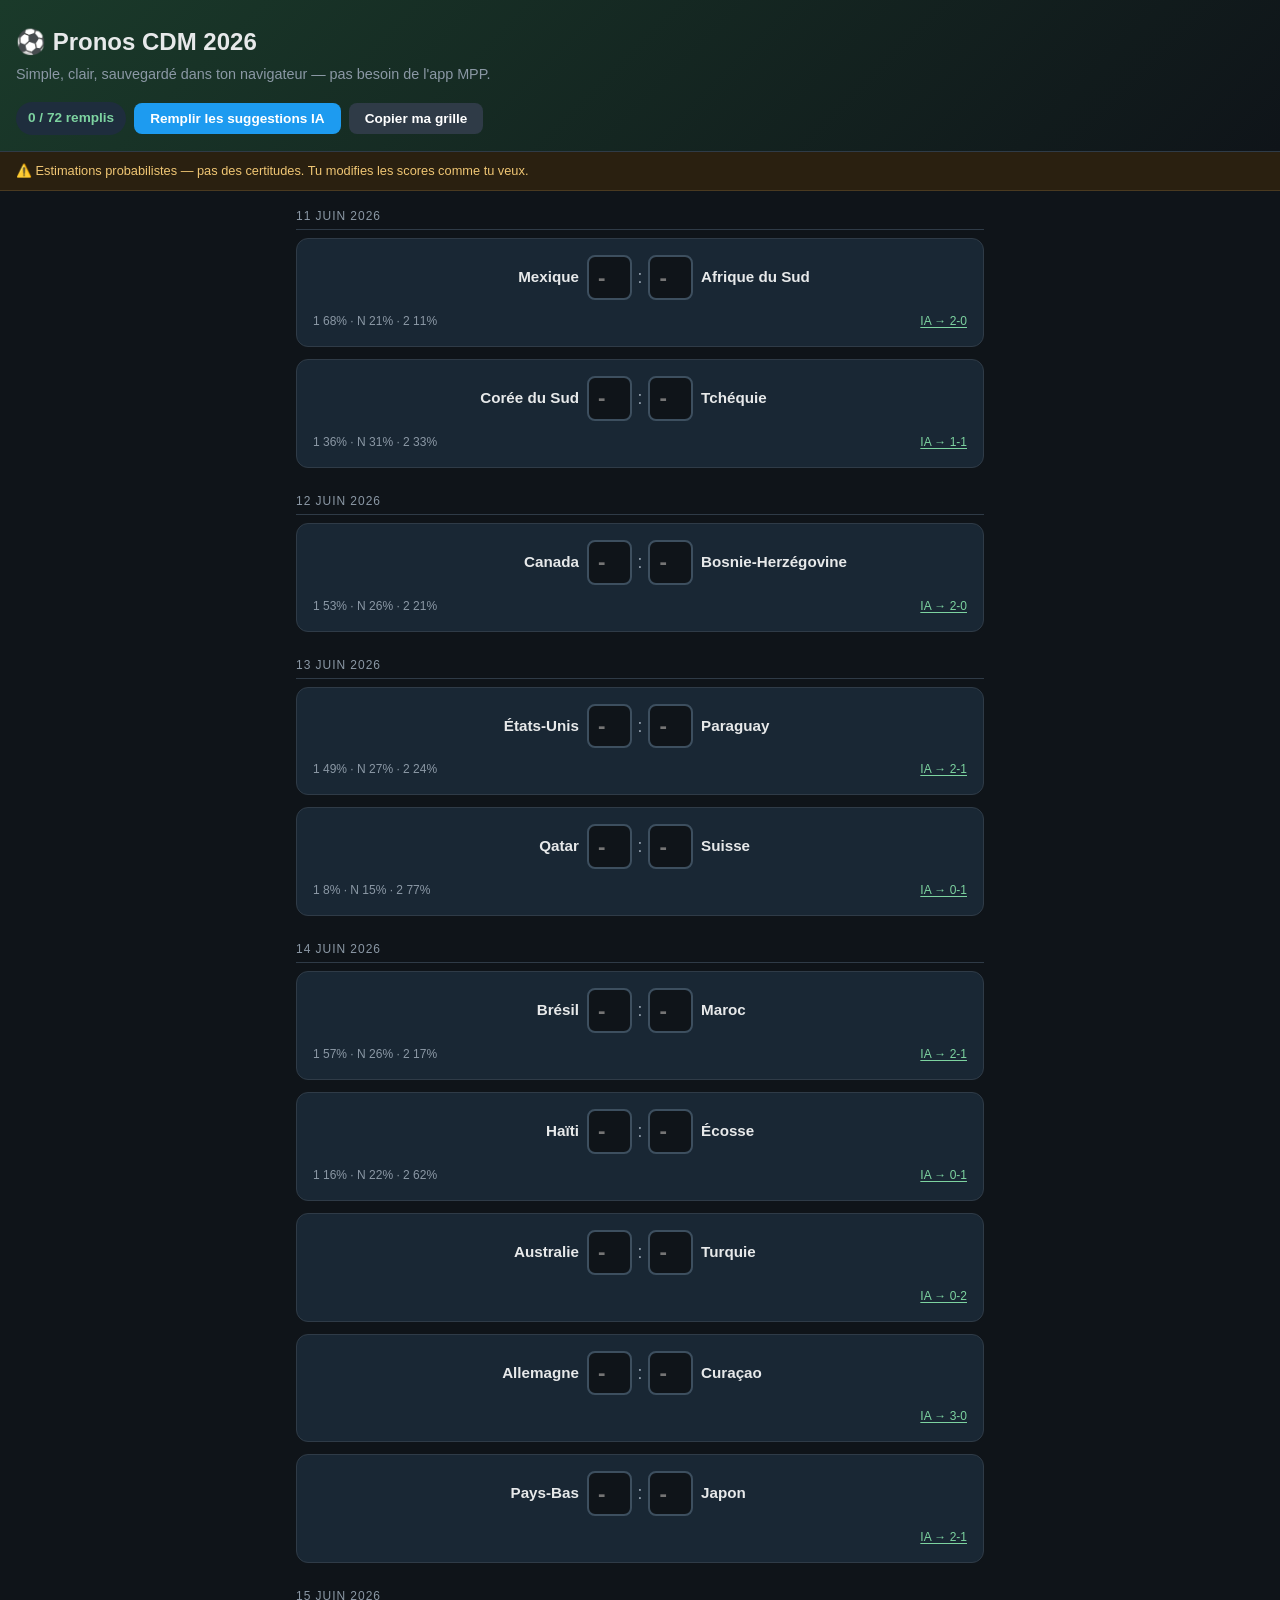
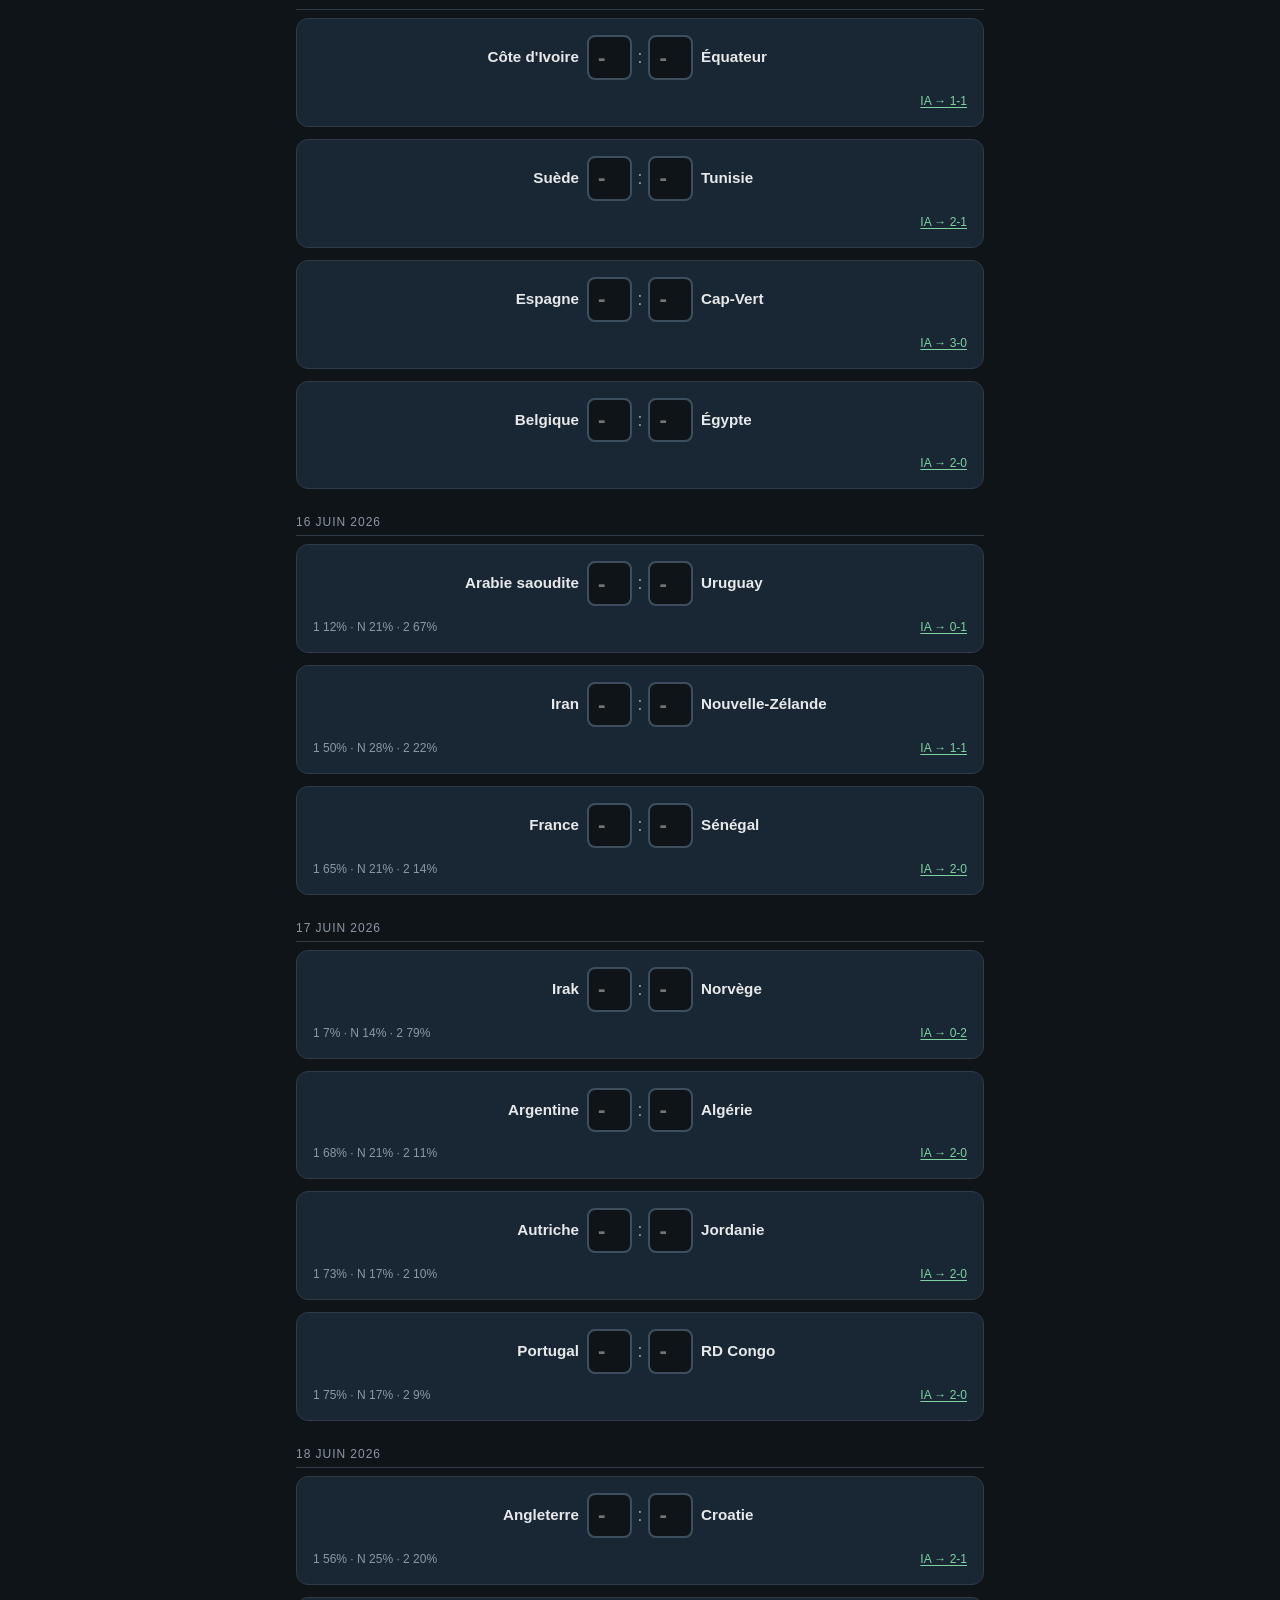
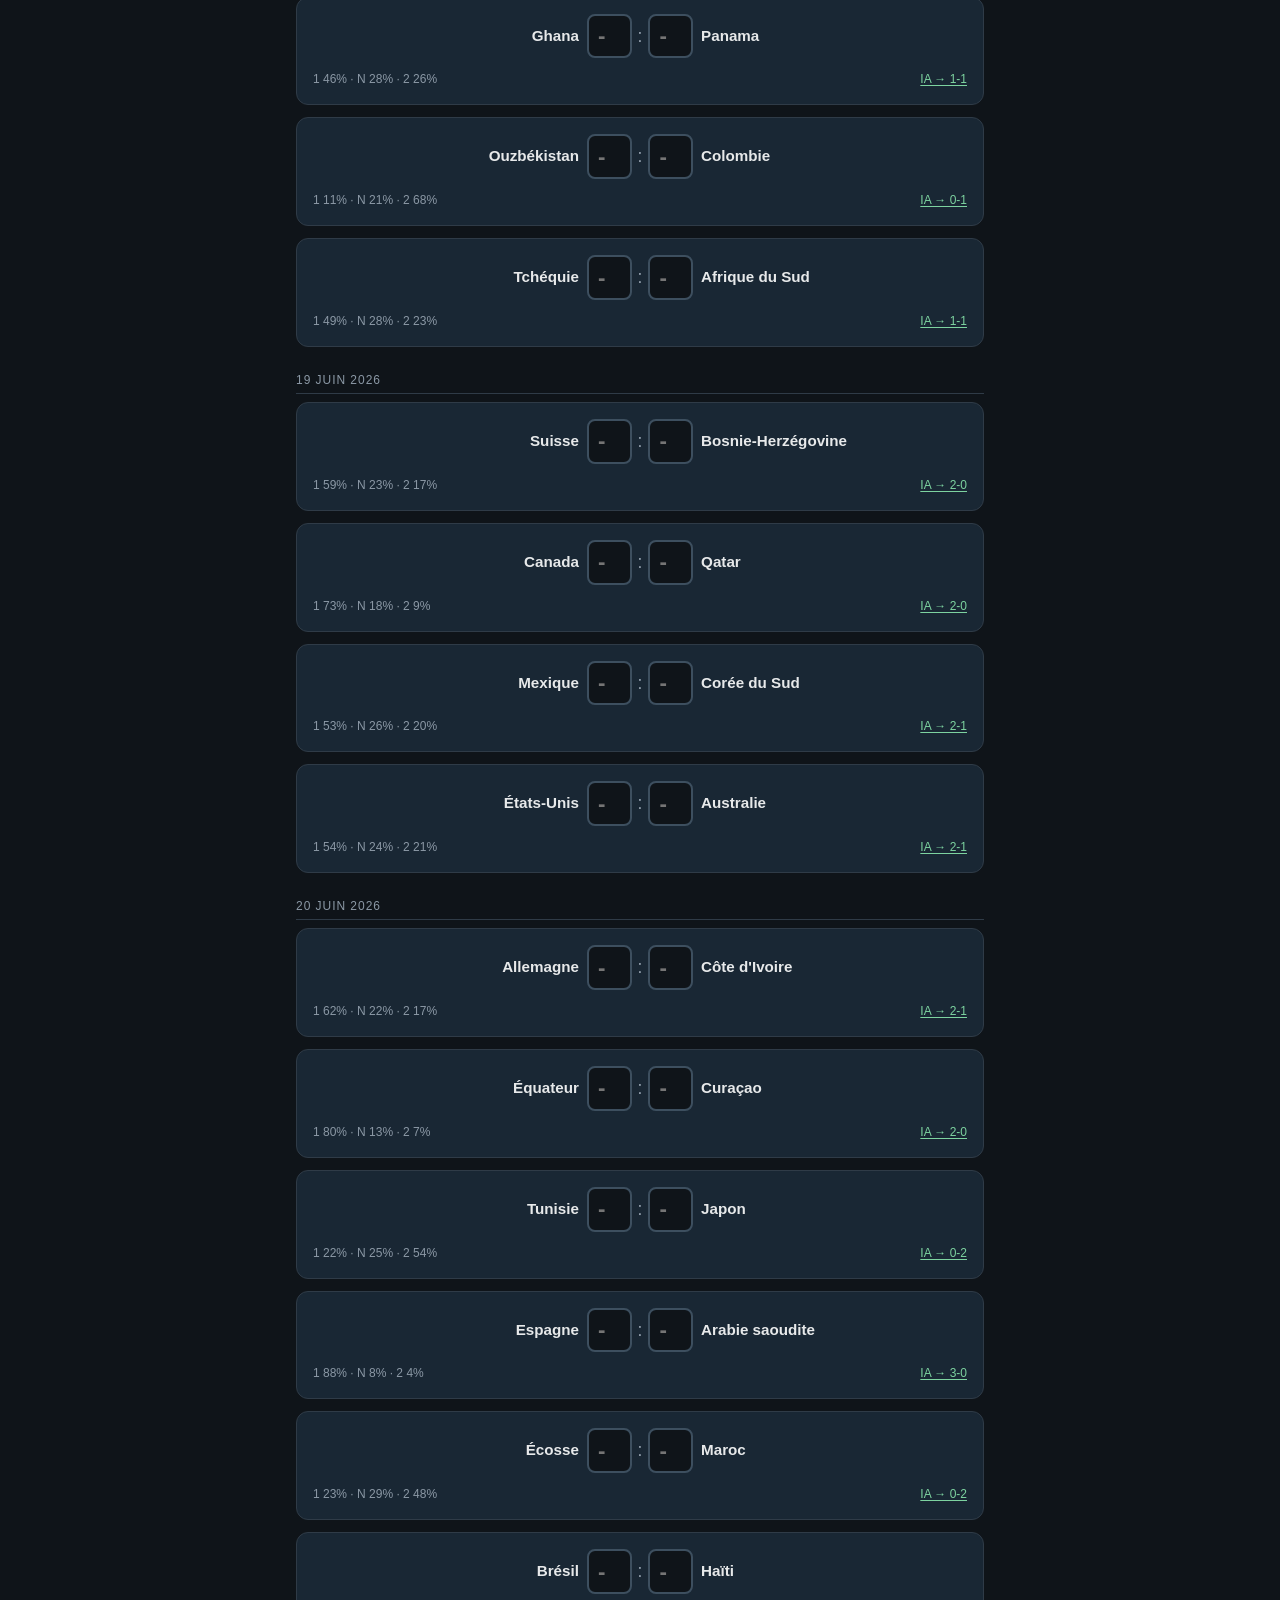
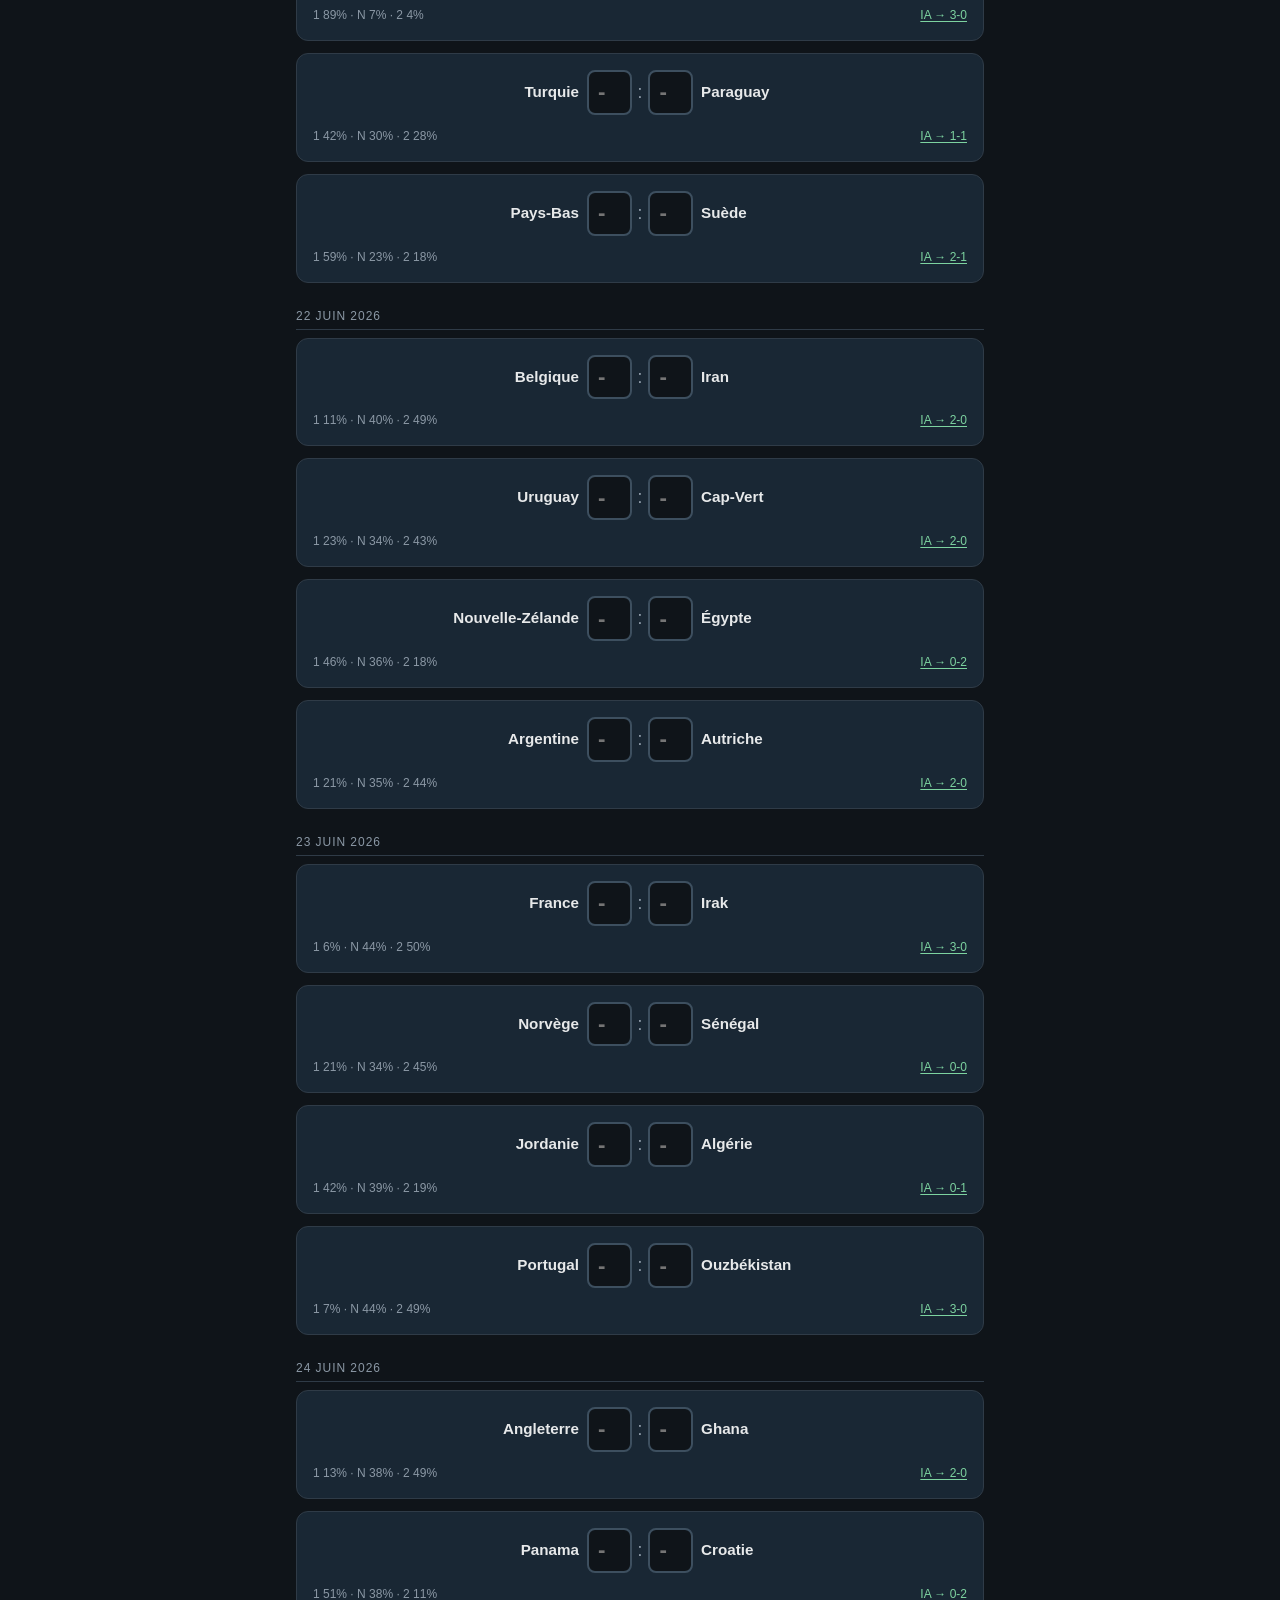
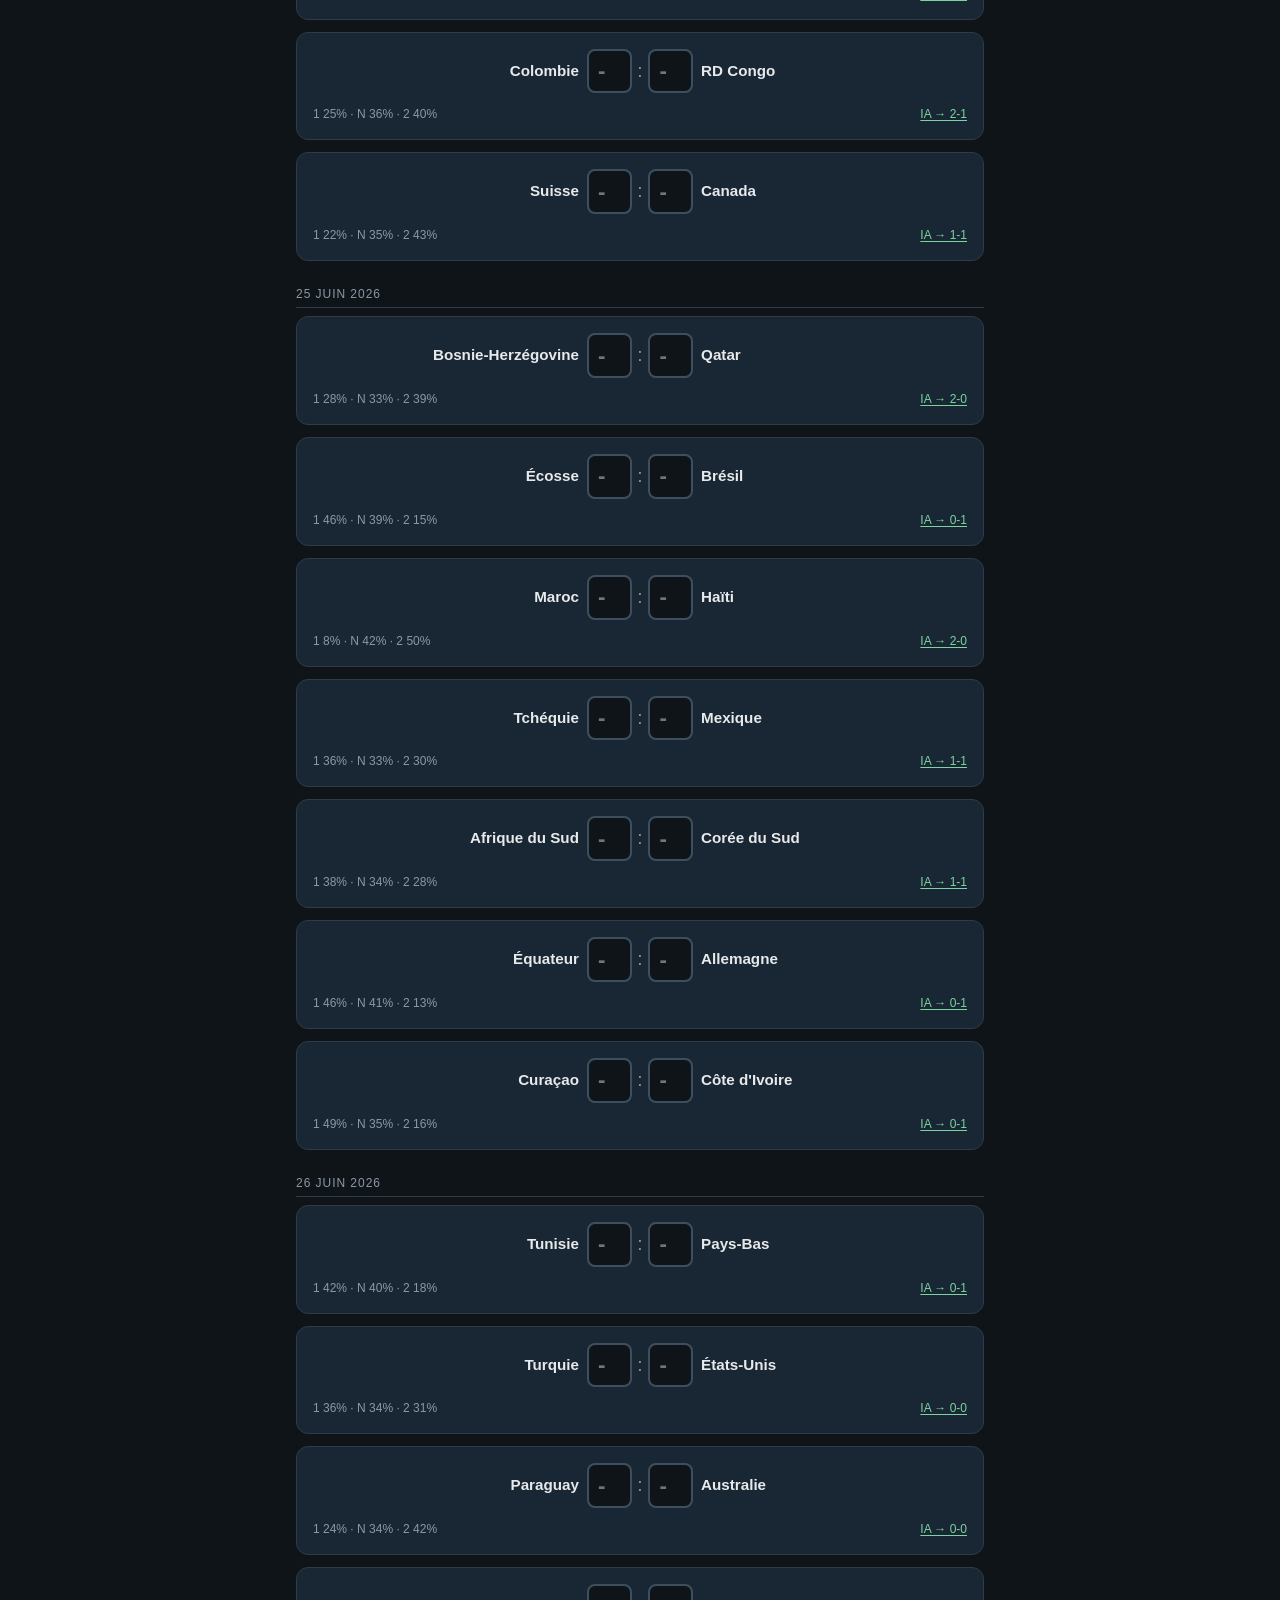
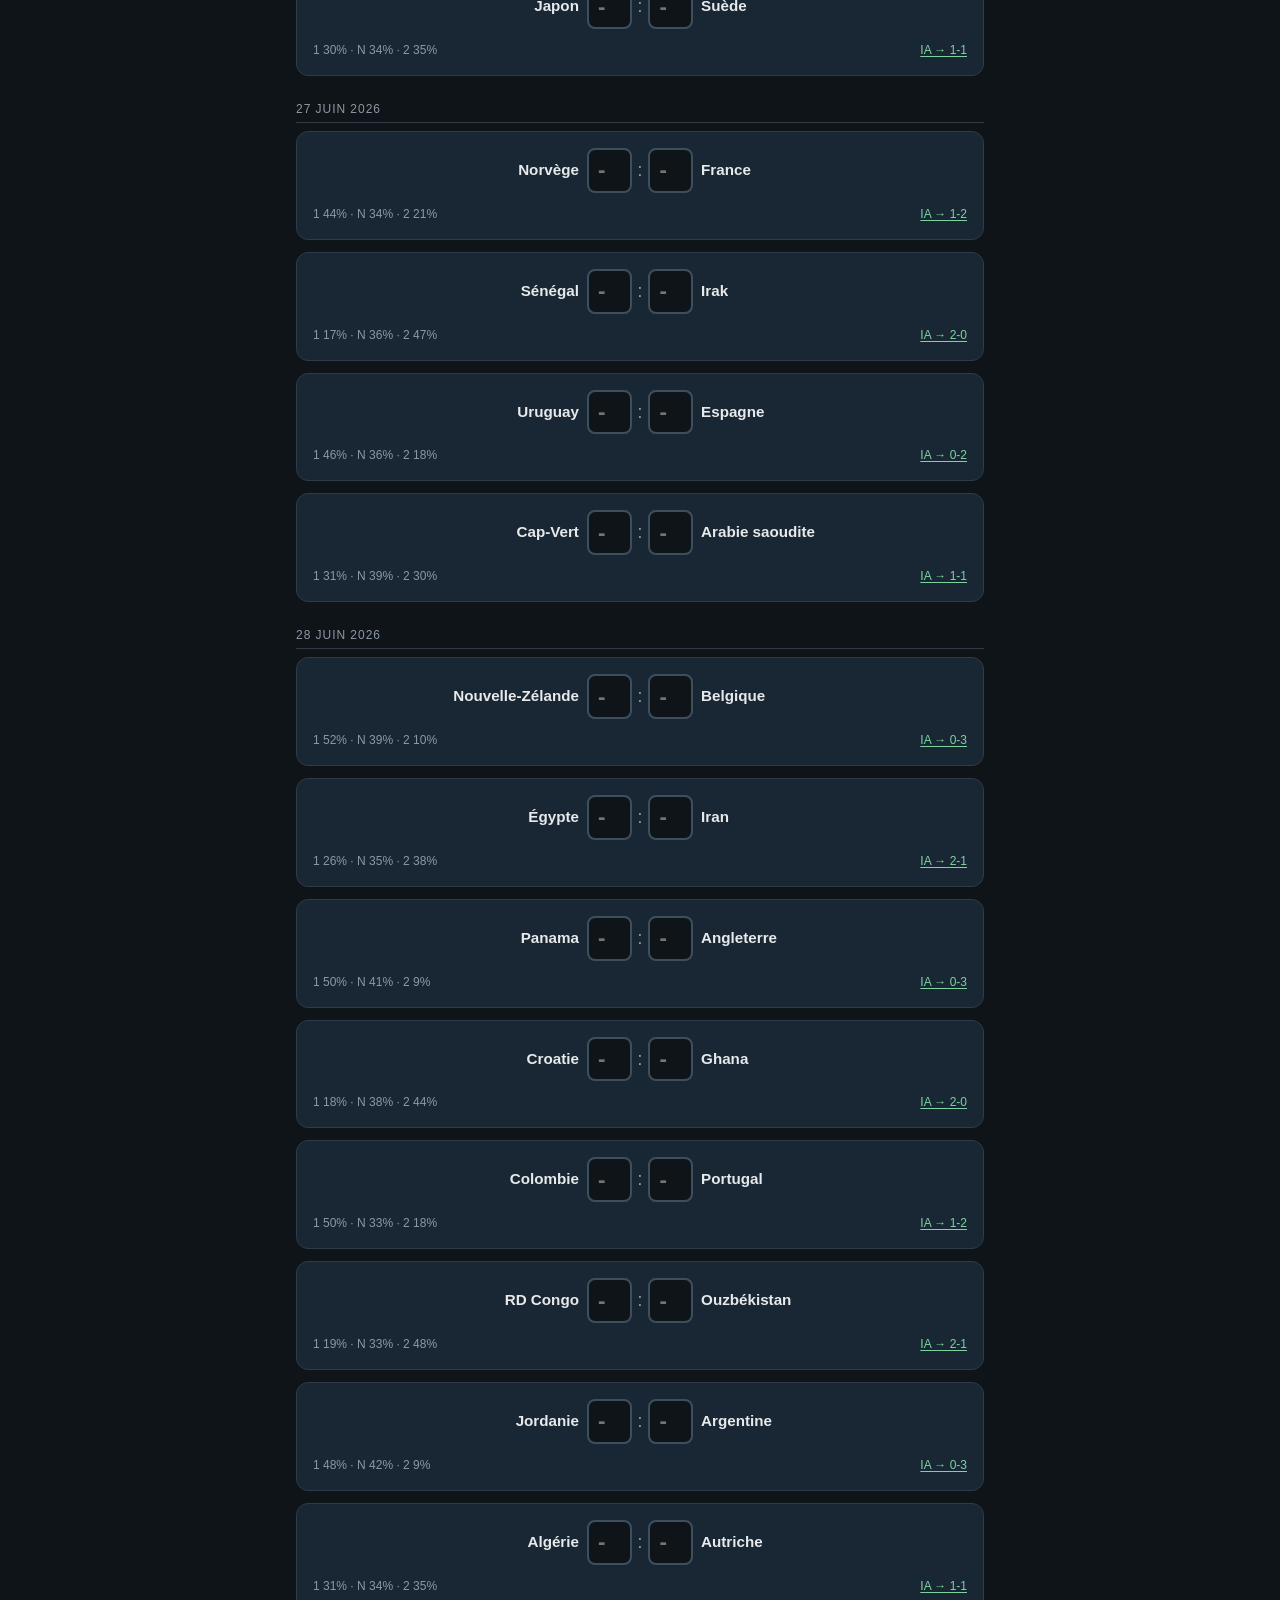
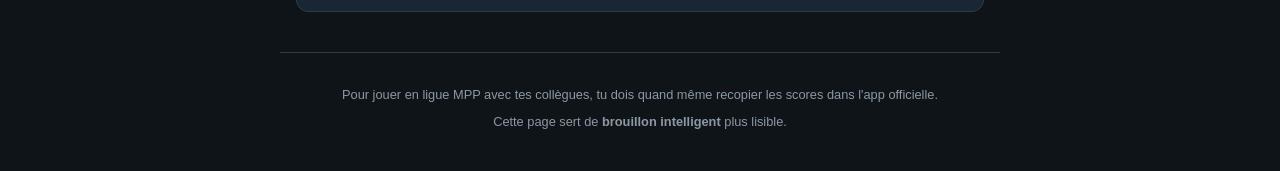
==== web/index.html @ a4c9dc0a "feat: agent pronos MPP CDM 2026 avec automatisation GitHub Actions Moteur Poisson, stratégie MPP, do" ====
<!DOCTYPE html>
<html lang="fr">
<head>
  <meta charset="UTF-8" />
  <meta name="viewport" content="width=device-width, initial-scale=1" />
  <title>Pronos CDM 2026</title>
  <link rel="stylesheet" href="style.css" />
</head>
<body>
  <header>
    <h1>⚽ Pronos CDM 2026</h1>
    <p class="subtitle">Simple, clair, sauvegardé dans ton navigateur — pas besoin de l'app MPP.</p>
    <div class="stats">
      <span id="progress">0 / 0 remplis</span>
      <button id="btn-fill" type="button">Remplir les suggestions IA</button>
      <button id="btn-export" type="button">Copier ma grille</button>
    </div>
  </header>

  <div class="disclaimer">
    ⚠️ Estimations probabilistes — pas des certitudes. Tu modifies les scores comme tu veux.
  </div>

  <main id="matches"></main>

  <footer>
    <p>Pour jouer en ligue MPP avec tes collègues, tu dois quand même recopier les scores dans l'app officielle.</p>
    <p>Cette page sert de <strong>brouillon intelligent</strong> plus lisible.</p>
  </footer>

  <script src="app.js"></script>
</body>
</html>
---- web/style.css ----
* { box-sizing: border-box; margin: 0; padding: 0; }

body {
  font-family: -apple-system, BlinkMacSystemFont, "Segoe UI", Roboto, sans-serif;
  background: #0f1419;
  color: #e7e9ea;
  line-height: 1.5;
  min-height: 100vh;
}

header {
  background: linear-gradient(135deg, #1a3a2a 0%, #0f1419 100%);
  padding: 1.5rem 1rem 1rem;
  border-bottom: 1px solid #2f3b47;
  position: sticky;
  top: 0;
  z-index: 10;
}

h1 { font-size: 1.5rem; font-weight: 700; }
.subtitle { color: #8b98a5; font-size: 0.9rem; margin-top: 0.25rem; }

.stats {
  display: flex;
  flex-wrap: wrap;
  gap: 0.5rem;
  align-items: center;
  margin-top: 1rem;
}

#progress {
  background: #1e2d3d;
  padding: 0.4rem 0.75rem;
  border-radius: 20px;
  font-size: 0.85rem;
  font-weight: 600;
  color: #7dd3a0;
}

button {
  background: #1d9bf0;
  color: white;
  border: none;
  padding: 0.5rem 1rem;
  border-radius: 8px;
  font-size: 0.85rem;
  font-weight: 600;
  cursor: pointer;
}
button:hover { background: #1a8cd8; }
#btn-export { background: #2f3b47; }
#btn-export:hover { background: #3d4f5f; }

.disclaimer {
  background: #2a2010;
  color: #f0c674;
  padding: 0.6rem 1rem;
  font-size: 0.8rem;
  border-bottom: 1px solid #4a3a20;
}

main { padding: 1rem; max-width: 720px; margin: 0 auto; }

.day-group { margin-bottom: 1.5rem; }

.day-title {
  font-size: 0.75rem;
  text-transform: uppercase;
  letter-spacing: 0.08em;
  color: #8b98a5;
  margin-bottom: 0.5rem;
  padding-bottom: 0.25rem;
  border-bottom: 1px solid #2f3b47;
}

.match-card {
  background: #192734;
  border: 1px solid #2f3b47;
  border-radius: 12px;
  padding: 1rem;
  margin-bottom: 0.75rem;
  display: grid;
  grid-template-columns: 1fr auto 1fr;
  gap: 0.5rem;
  align-items: center;
}

.team {
  font-weight: 600;
  font-size: 0.95rem;
}
.team.home { text-align: right; }
.team.away { text-align: left; }

.score-inputs {
  display: flex;
  align-items: center;
  gap: 0.35rem;
  justify-content: center;
}

.score-inputs input {
  width: 2.8rem;
  height: 2.8rem;
  text-align: center;
  font-size: 1.4rem;
  font-weight: 700;
  background: #0f1419;
  border: 2px solid #3d4f5f;
  border-radius: 8px;
  color: #fff;
}
.score-inputs input:focus {
  outline: none;
  border-color: #1d9bf0;
}
.score-inputs span { color: #8b98a5; font-size: 1.2rem; }

.match-meta {
  grid-column: 1 / -1;
  display: flex;
  justify-content: space-between;
  align-items: center;
  margin-top: 0.25rem;
  font-size: 0.75rem;
  color: #8b98a5;
}

.suggestion {
  color: #7dd3a0;
  cursor: pointer;
  text-decoration: underline;
  text-underline-offset: 2px;
}
.suggestion:hover { color: #a8e6c1; }

.match-card.filled {
  border-color: #1a5c3a;
  background: #152a22;
}

footer {
  text-align: center;
  padding: 2rem 1rem;
  color: #8b98a5;
  font-size: 0.8rem;
  border-top: 1px solid #2f3b47;
  max-width: 720px;
  margin: 0 auto;
}
footer p { margin-bottom: 0.5rem; }

@media (max-width: 480px) {
  .team { font-size: 0.82rem; }
  .score-inputs input { width: 2.4rem; height: 2.4rem; font-size: 1.2rem; }
}
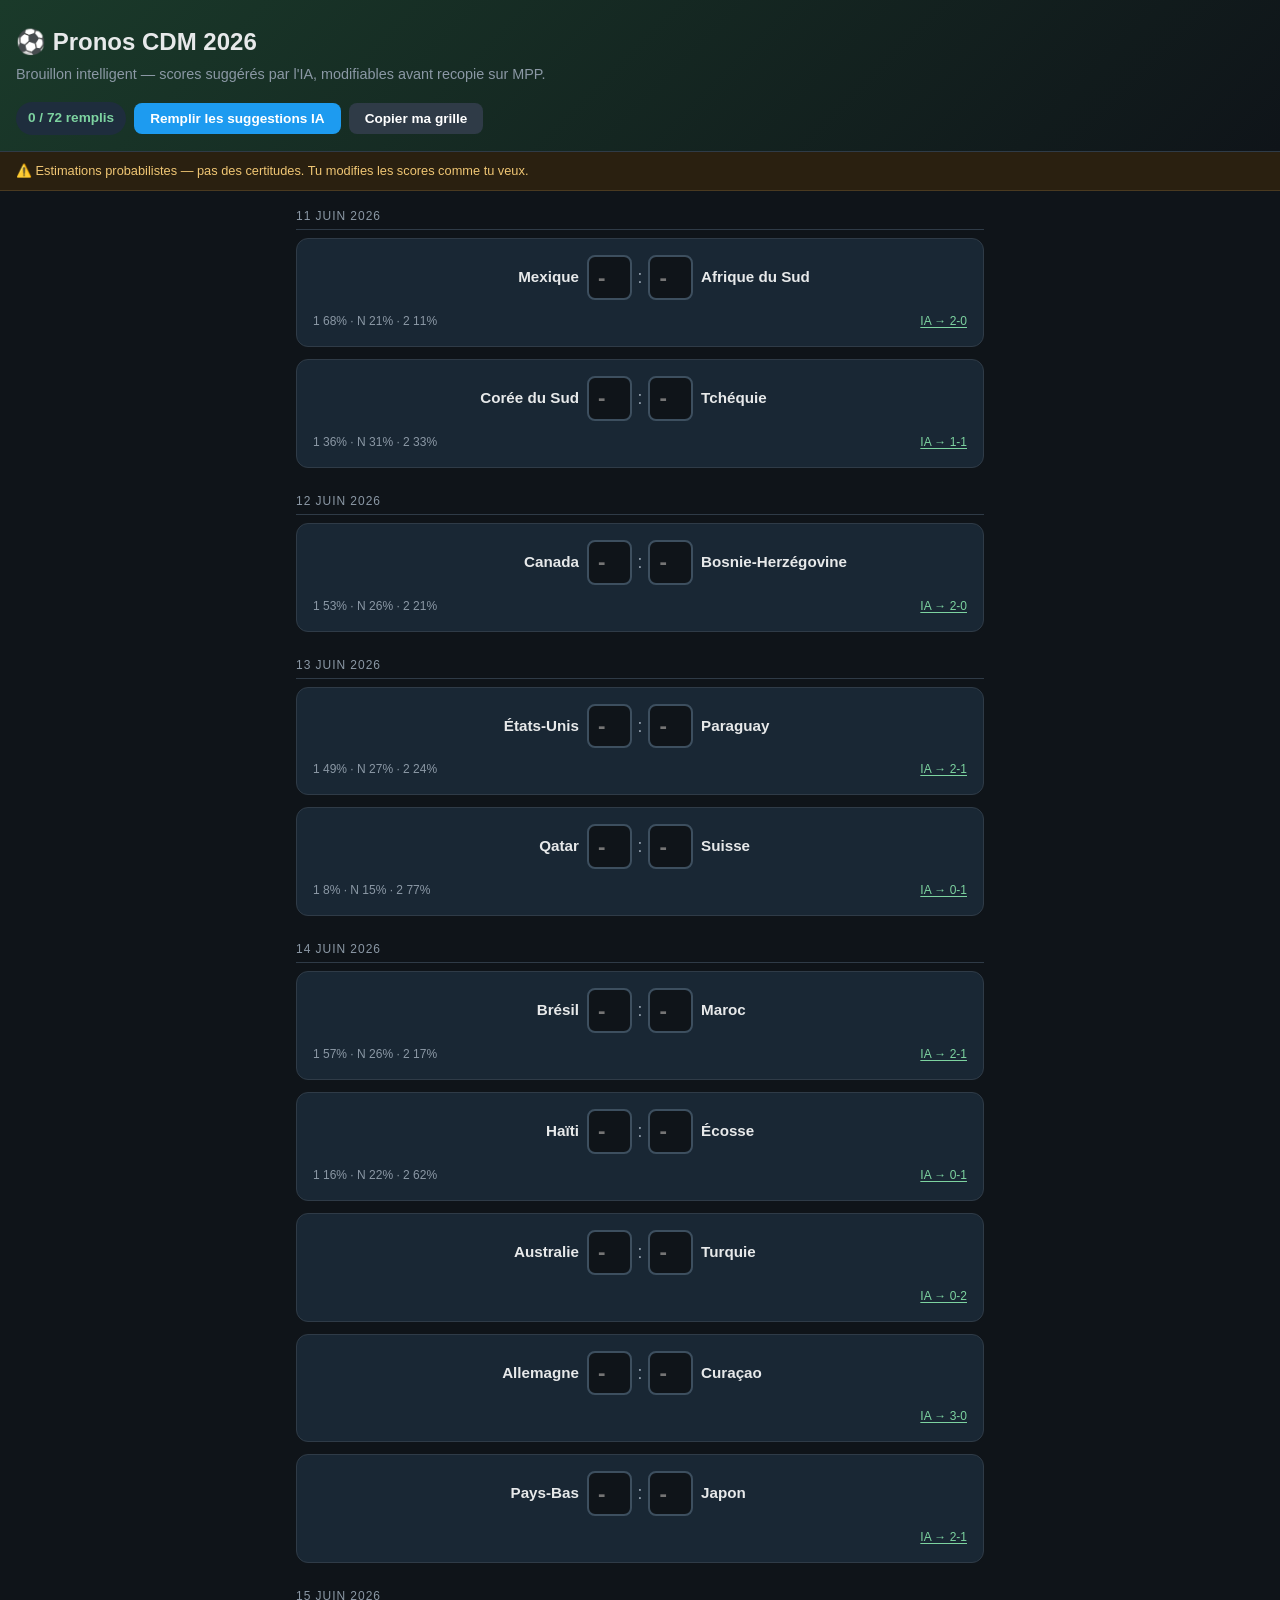
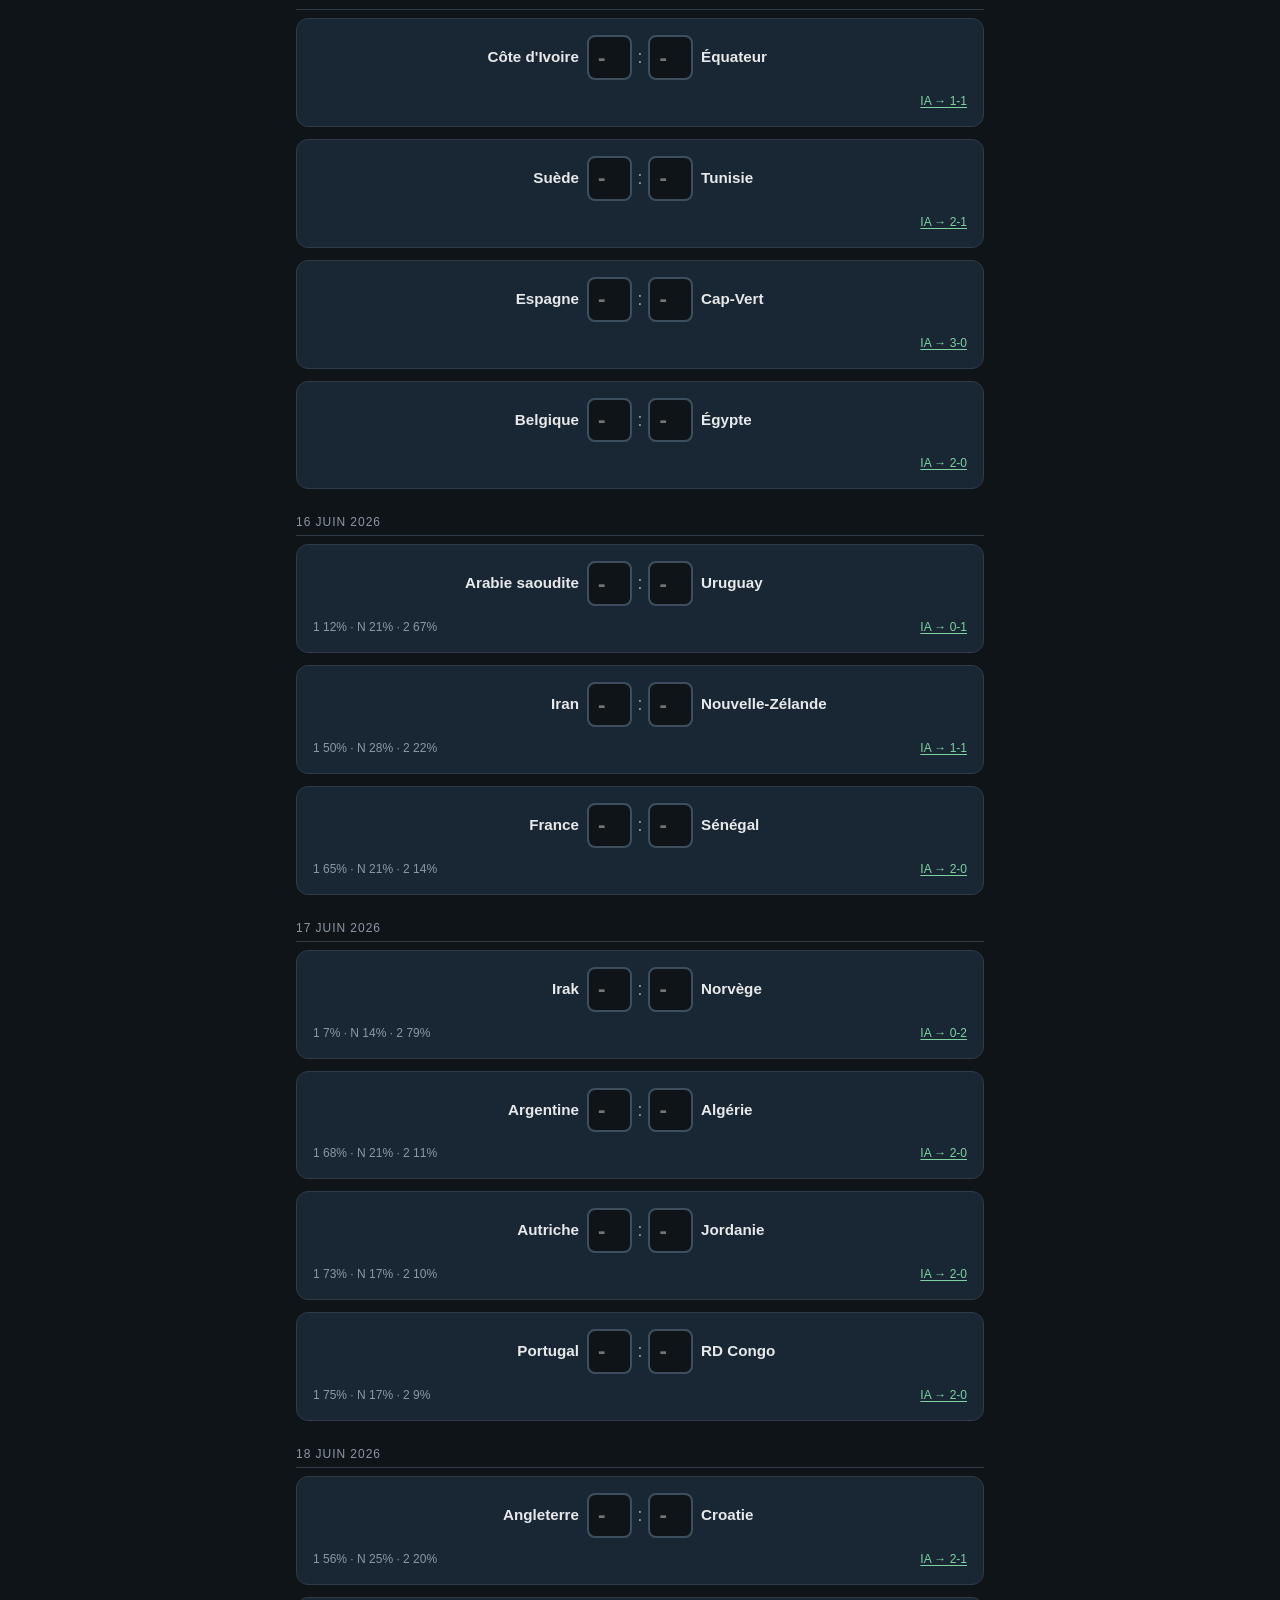
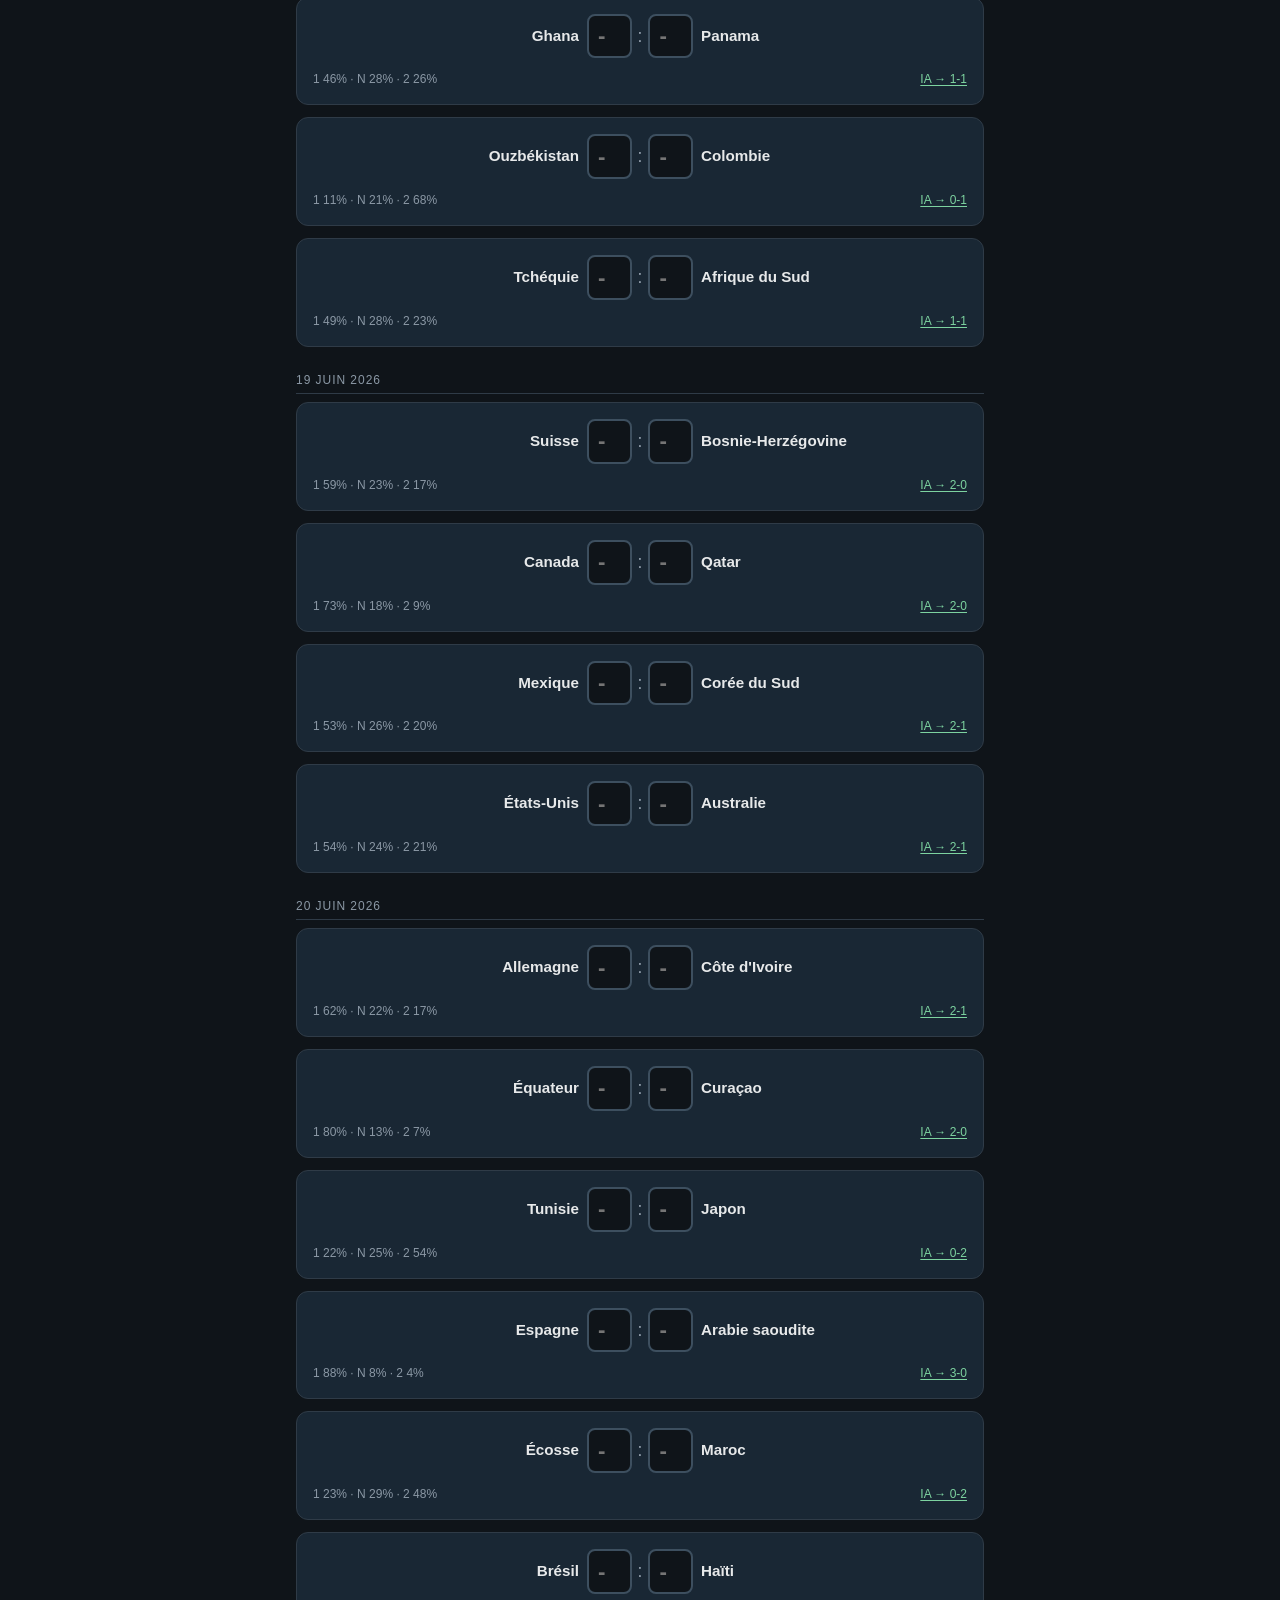
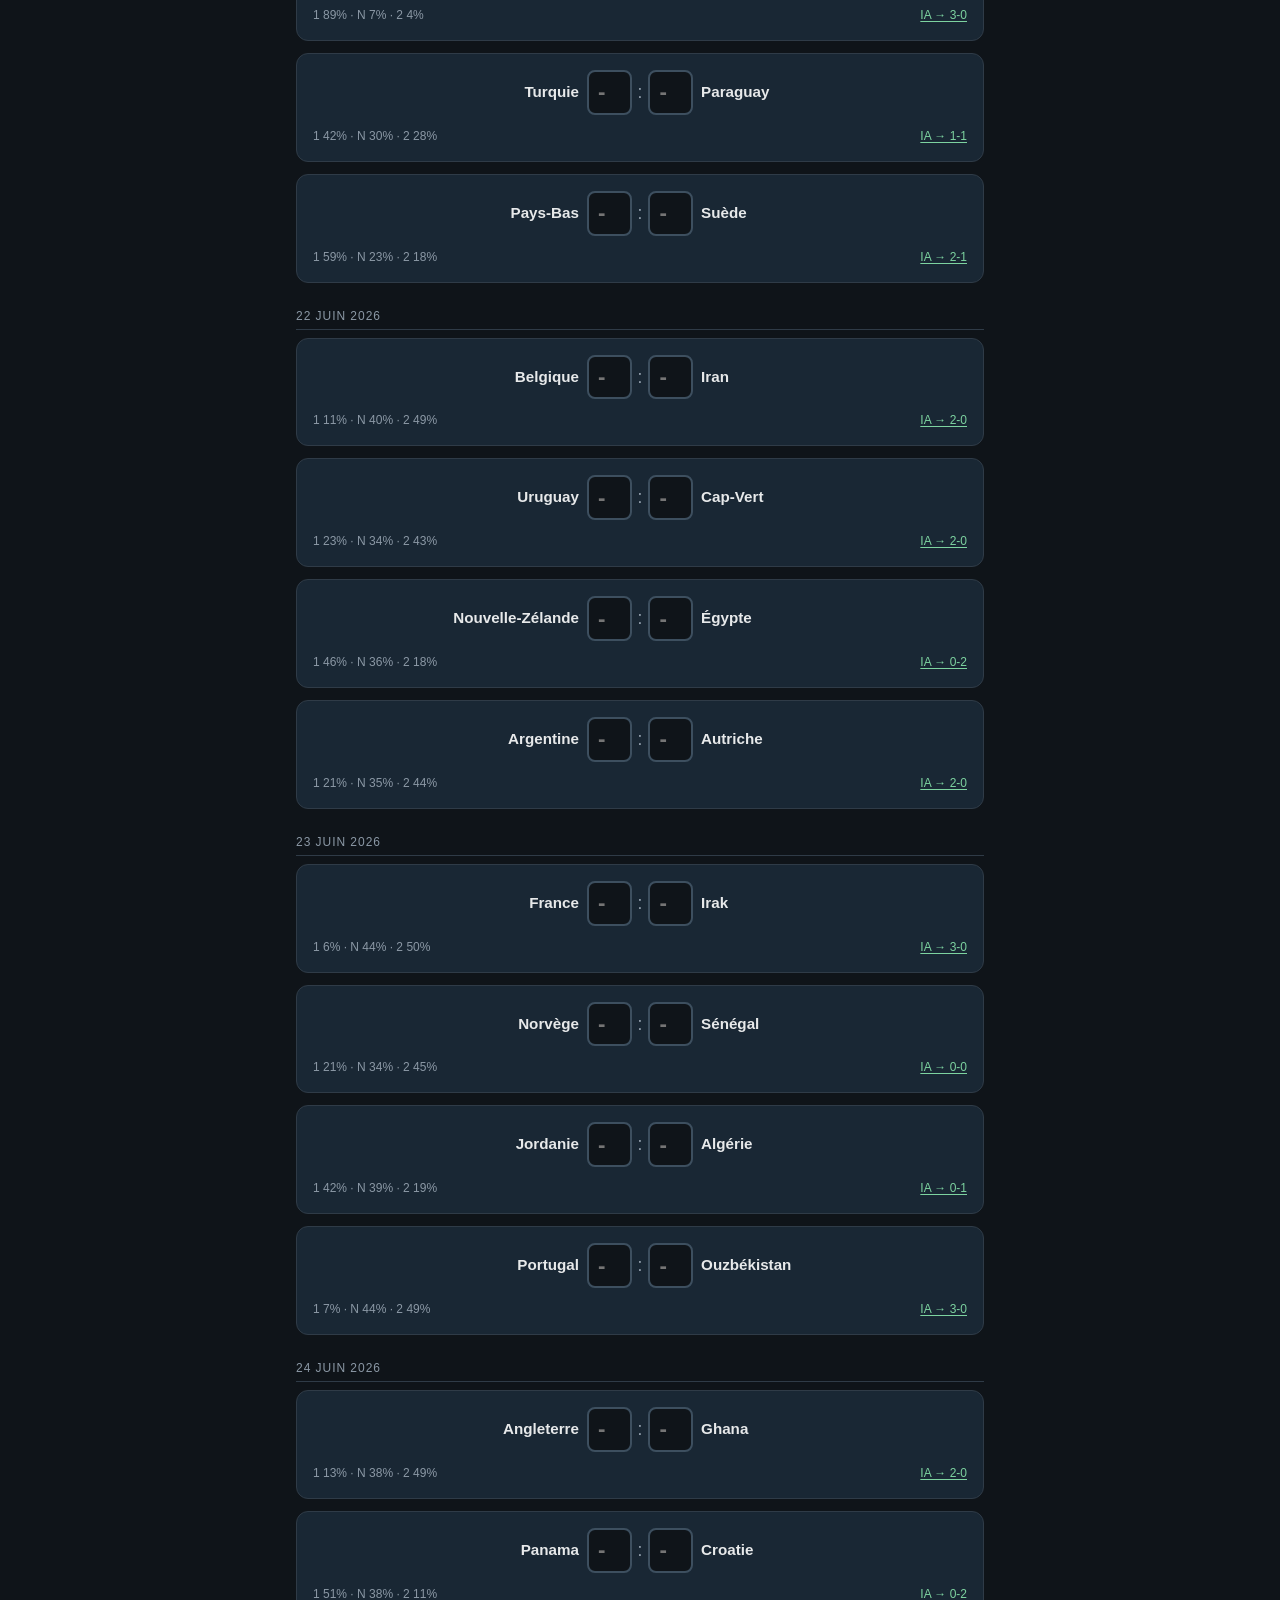
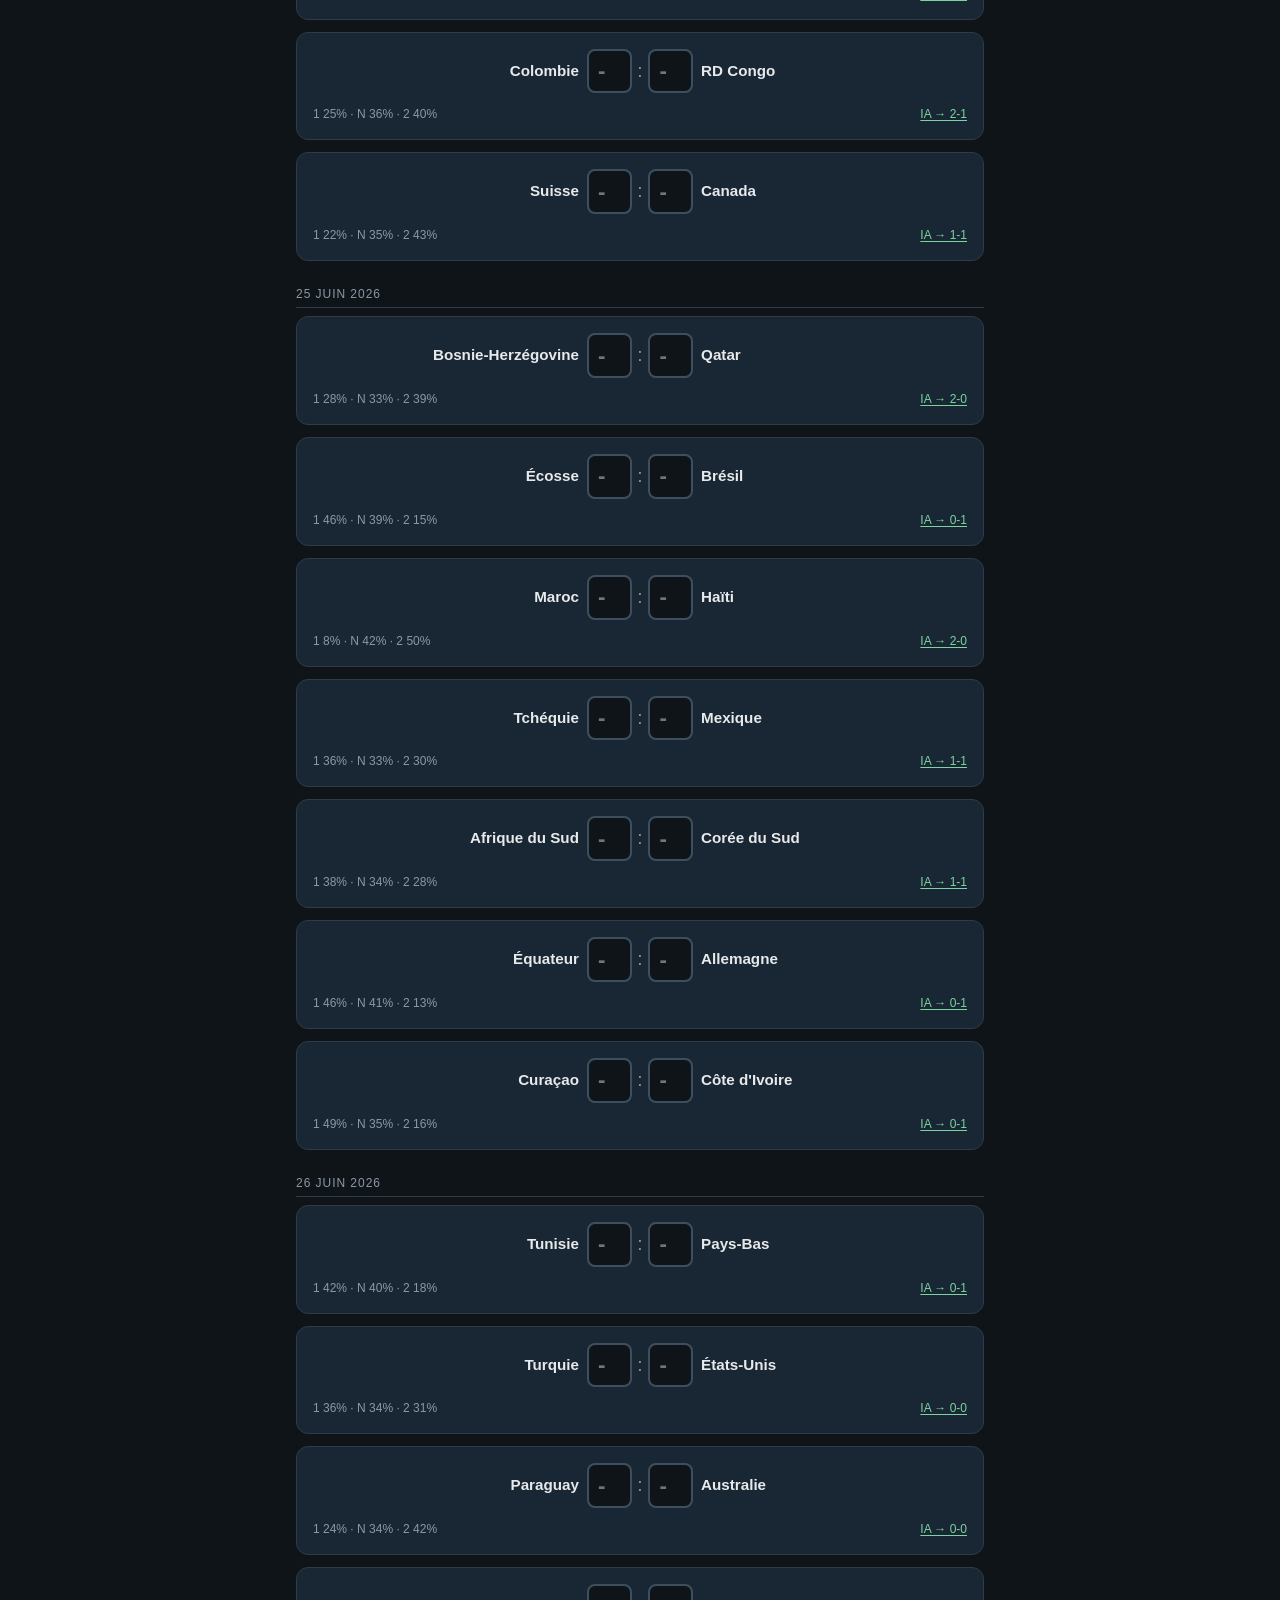
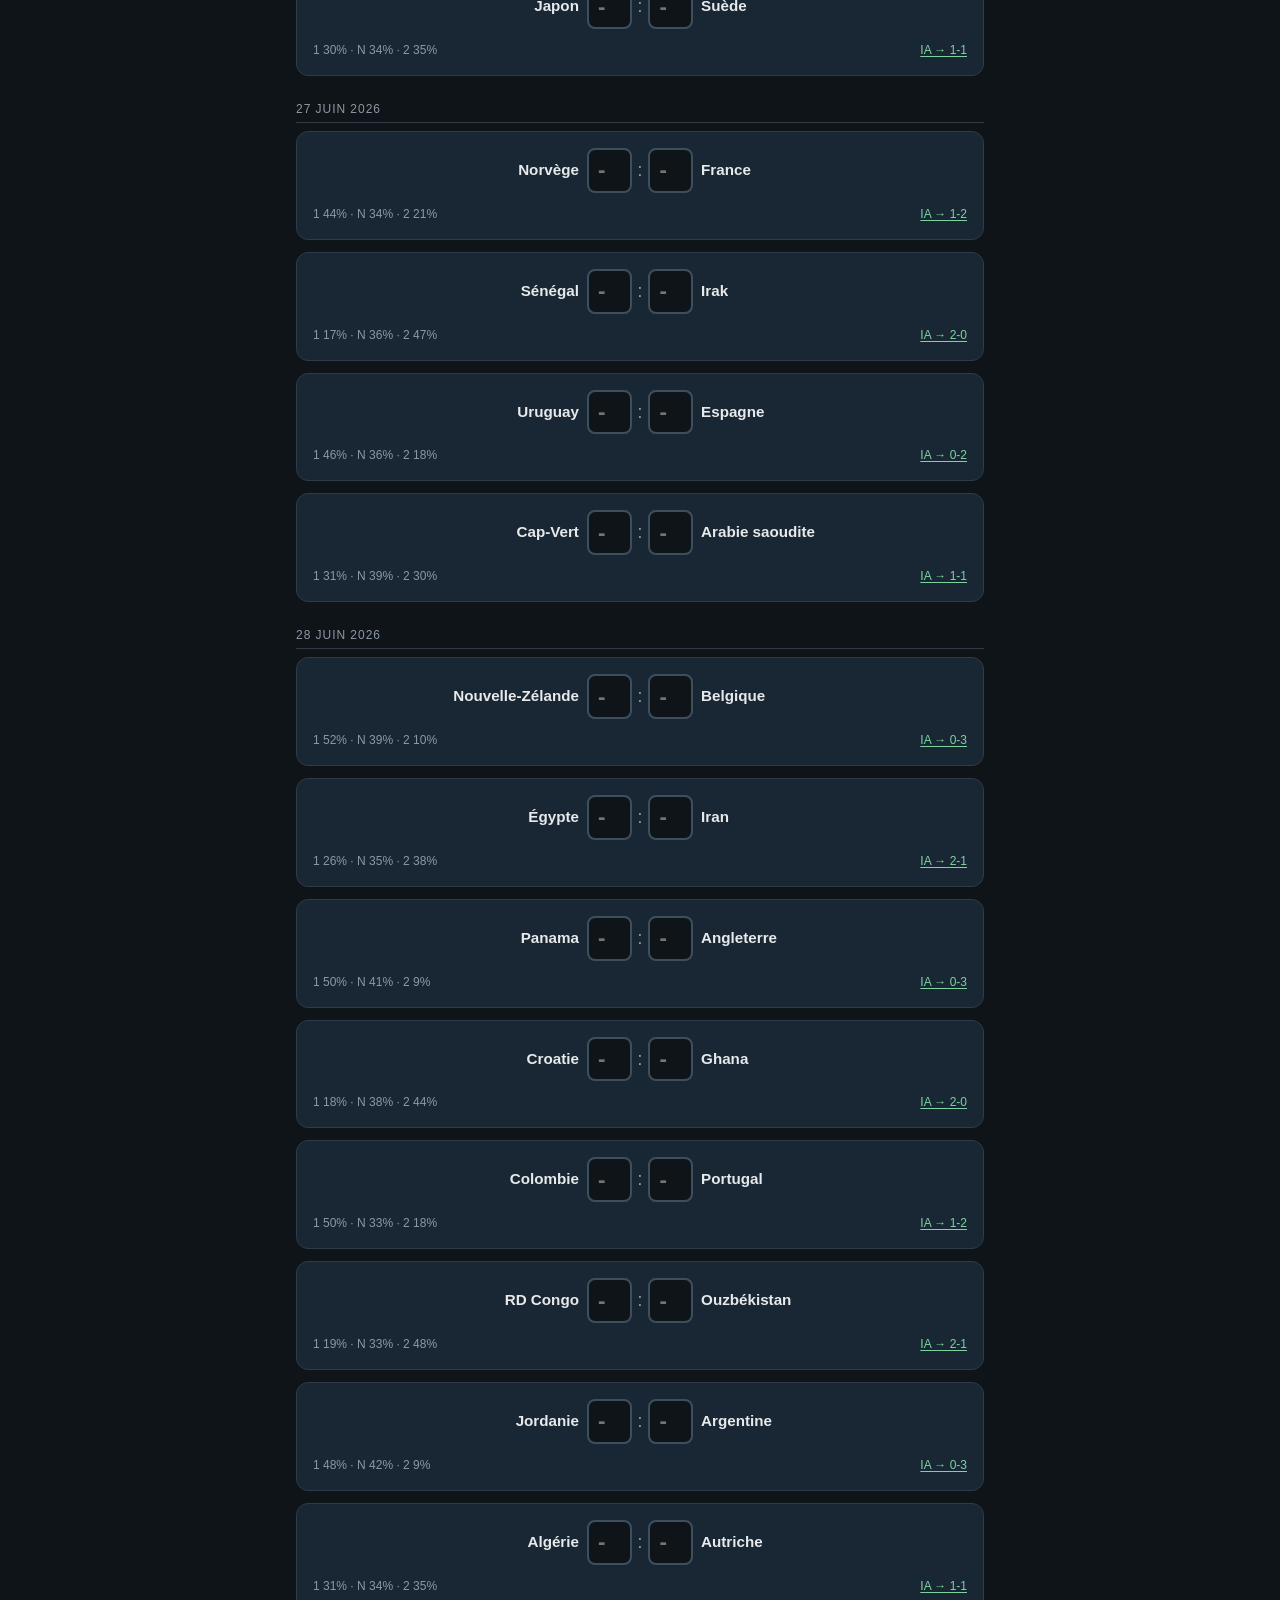
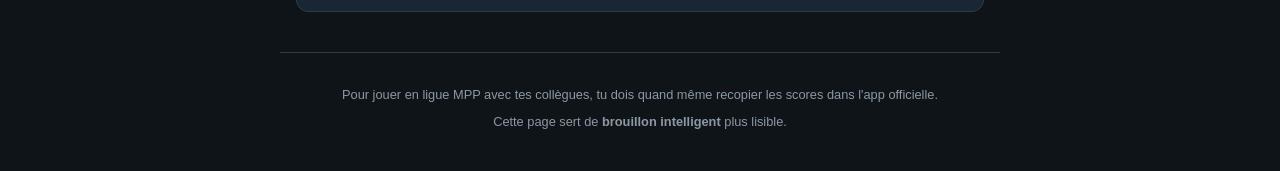
==== commit e5ecdabb: "feat: déploiement GitHub Pages sur lisalanglois.github.io/mpp-prono-agent" ====
--- a/web/index.html
+++ b/web/index.html
@@ -9,7 +9,8 @@
 <body>
   <header>
     <h1>⚽ Pronos CDM 2026</h1>
-    <p class="subtitle">Simple, clair, sauvegardé dans ton navigateur — pas besoin de l'app MPP.</p>
+    <p class="subtitle">Brouillon intelligent — scores suggérés par l'IA, modifiables avant recopie sur MPP.</p>
+    <p class="subtitle" id="updated"></p>
     <div class="stats">
       <span id="progress">0 / 0 remplis</span>
       <button id="btn-fill" type="button">Remplir les suggestions IA</button>
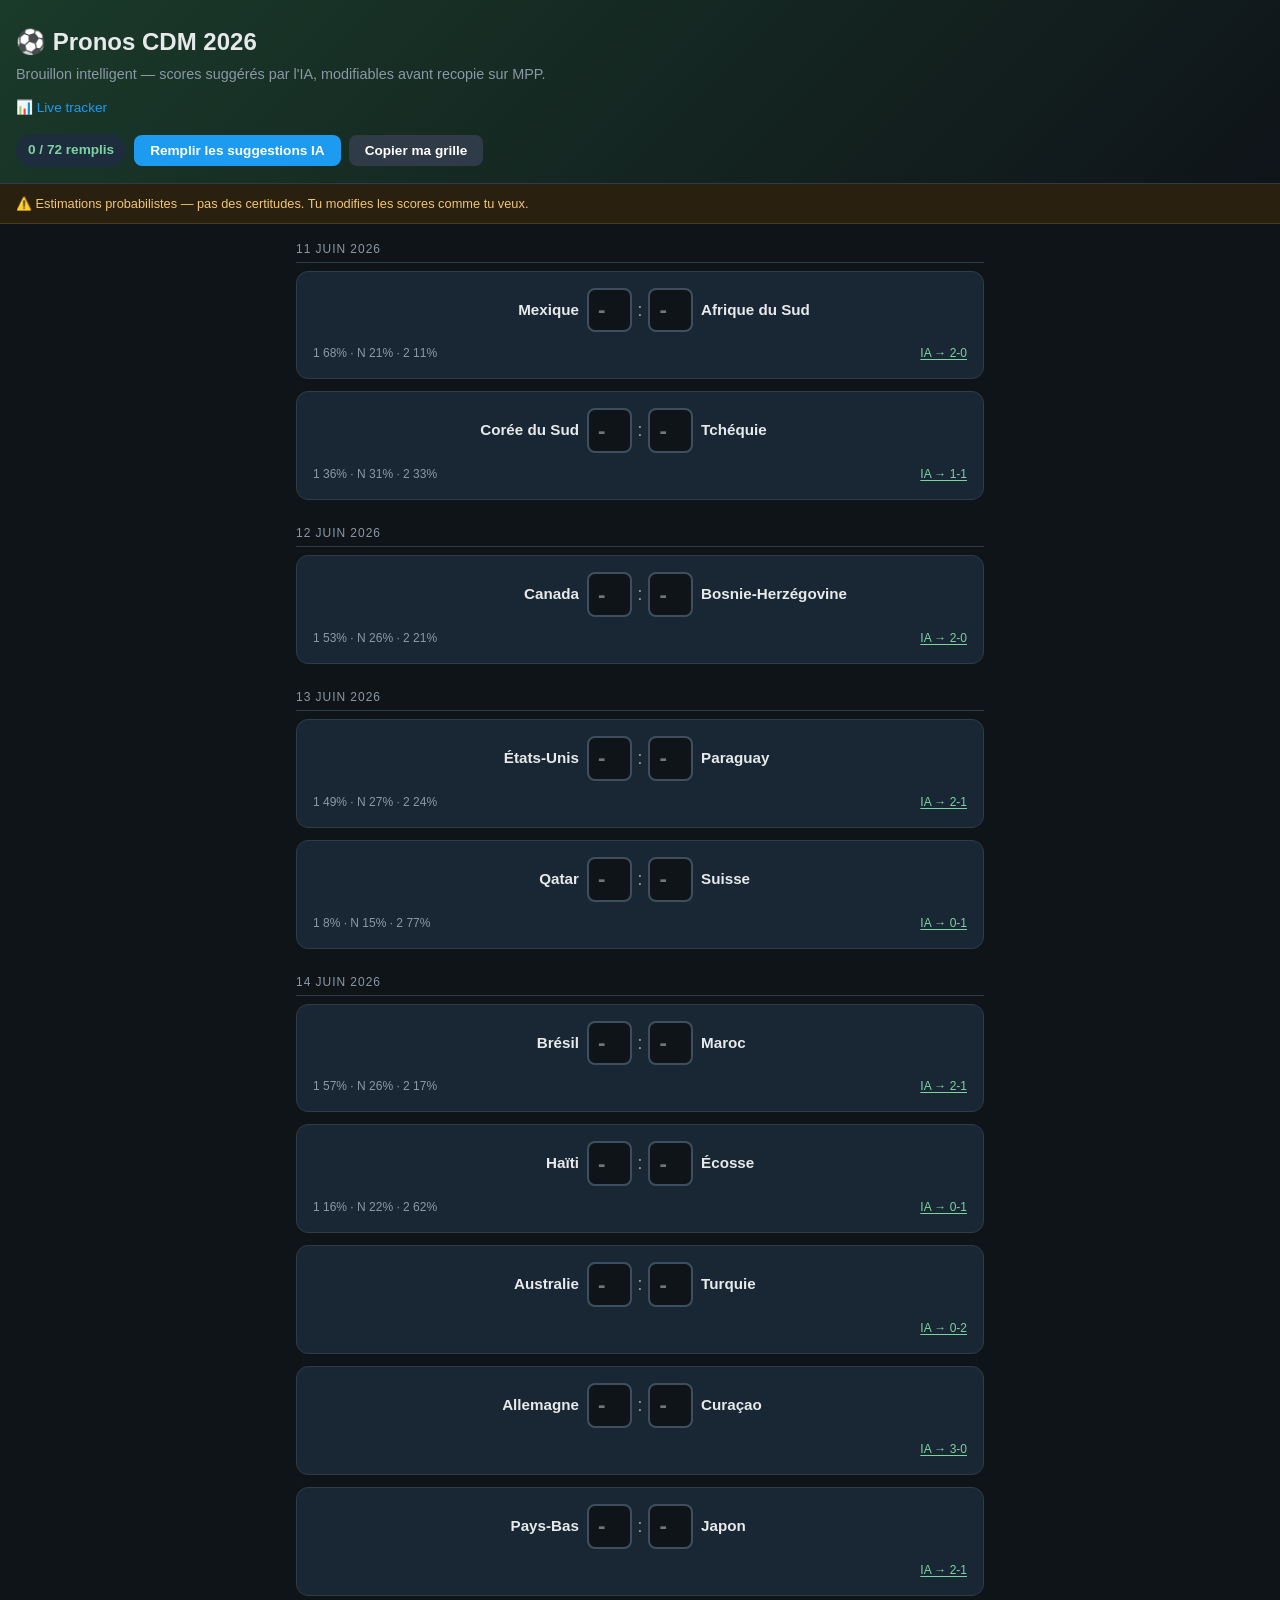
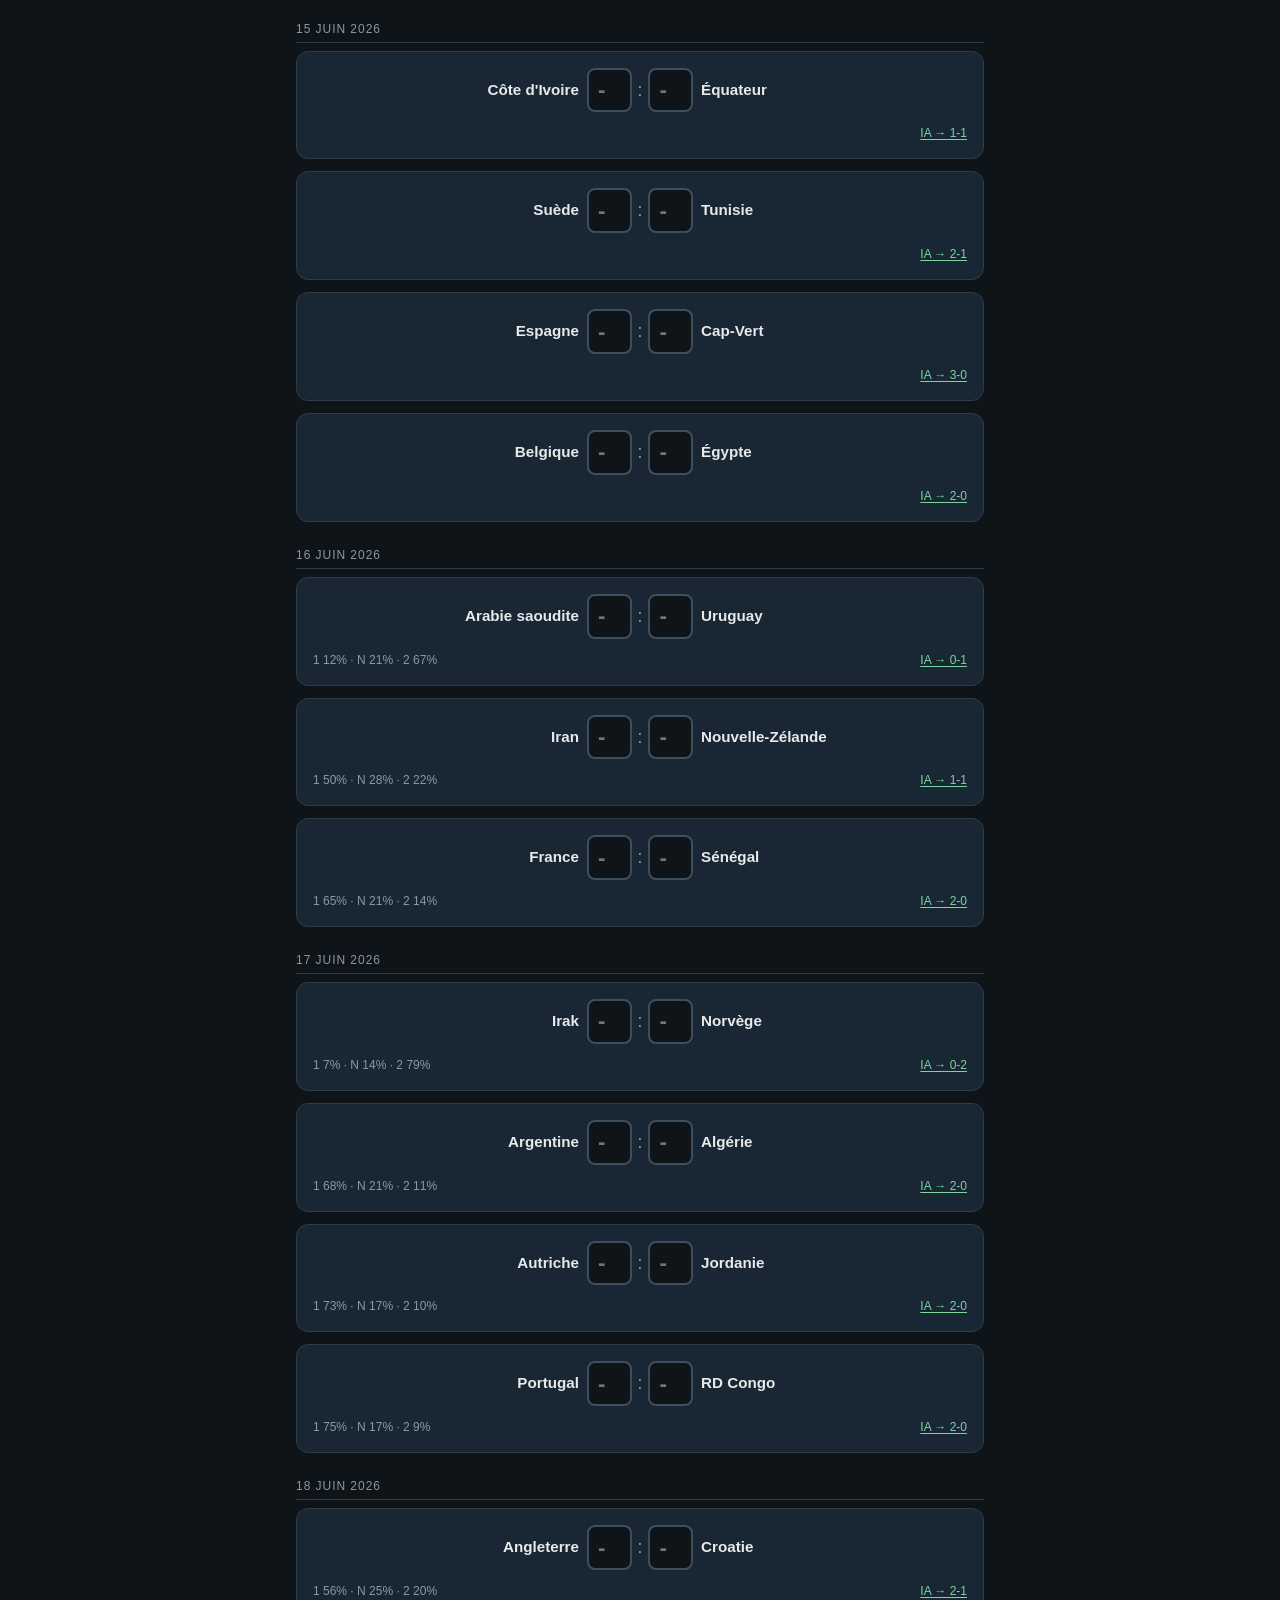
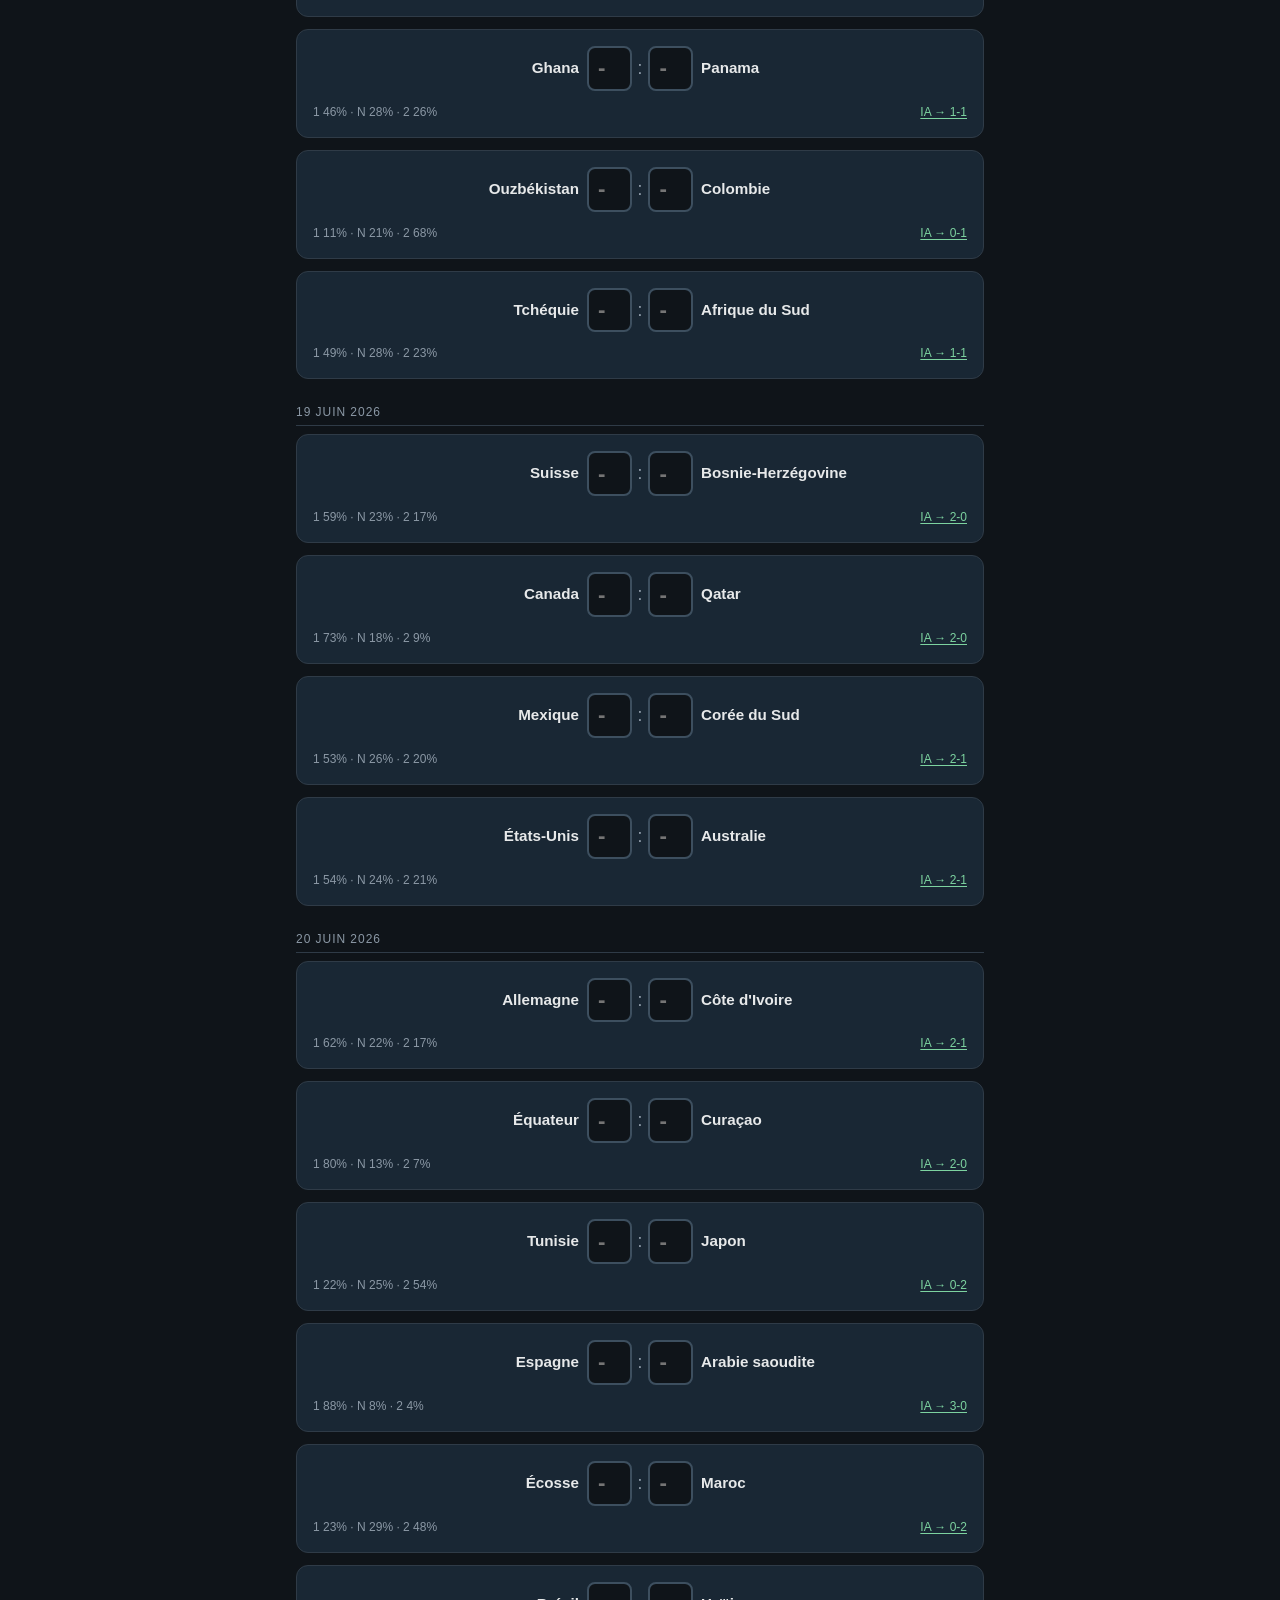
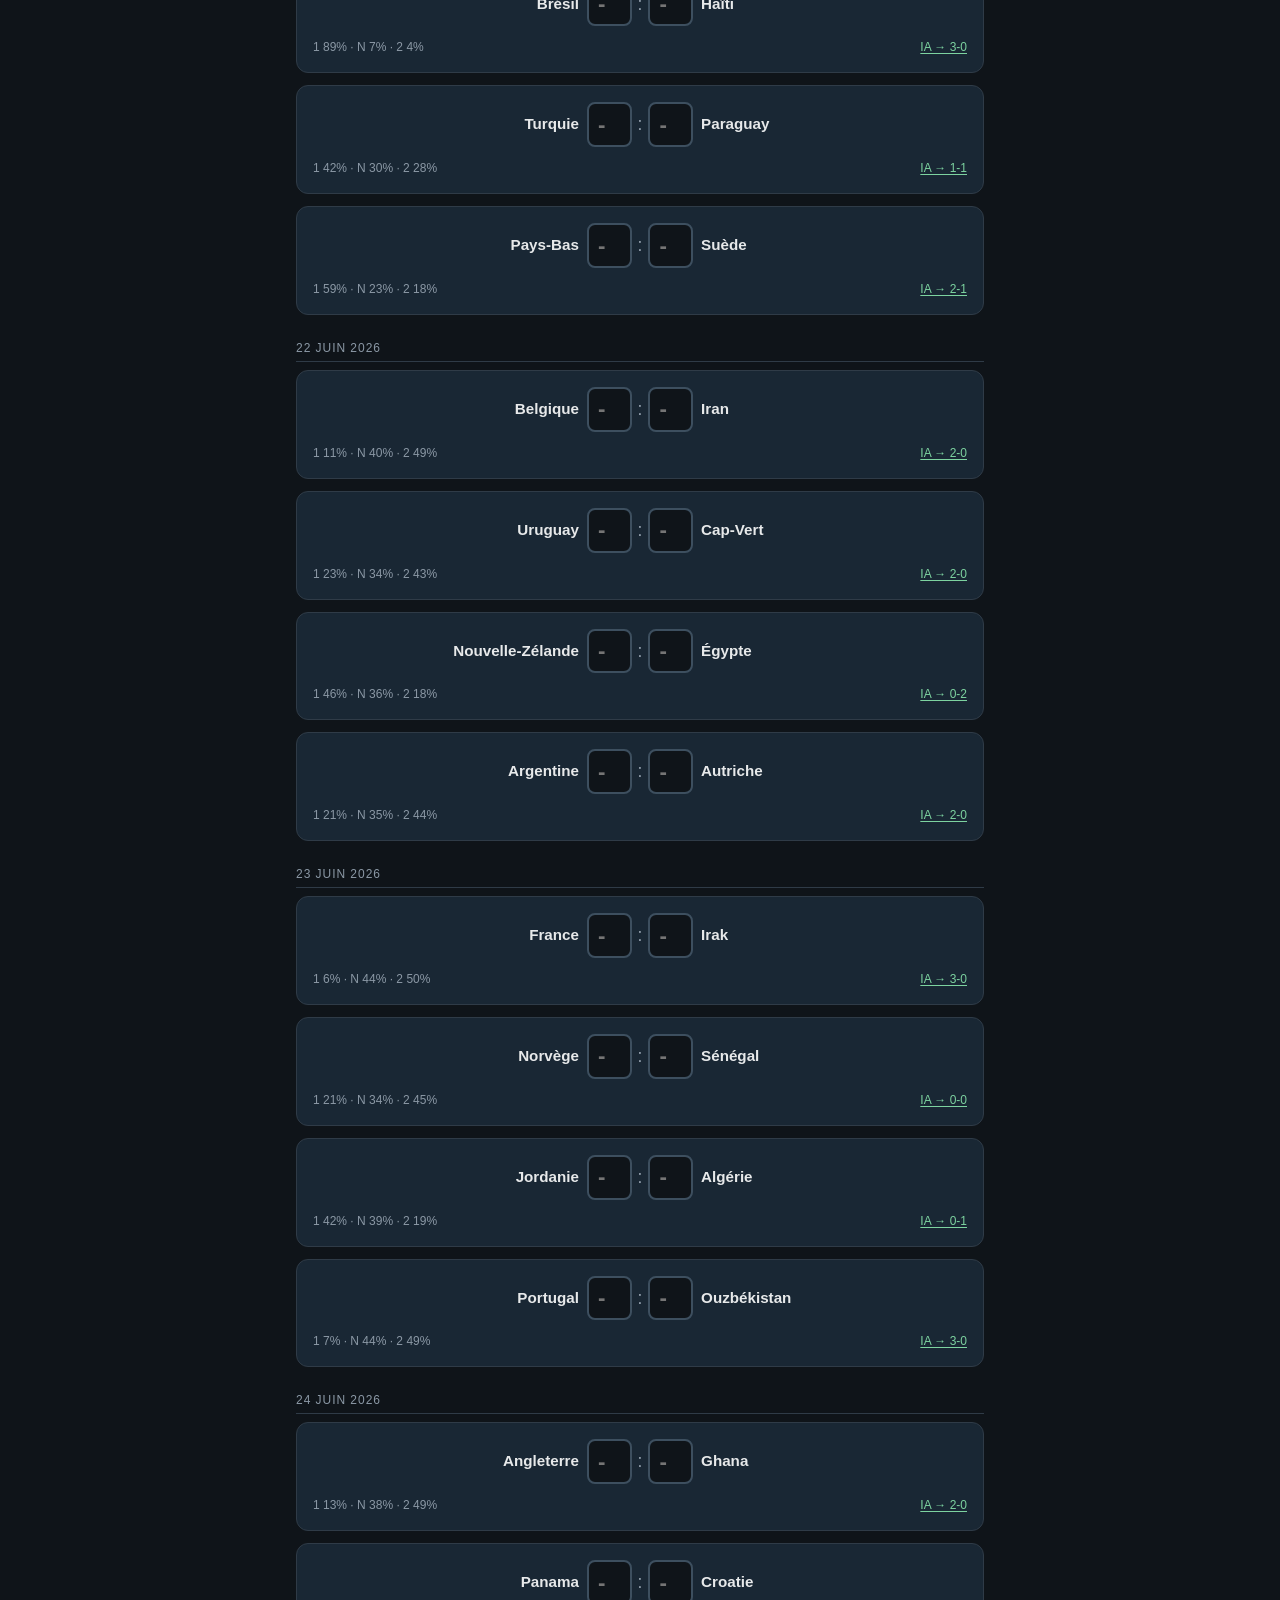
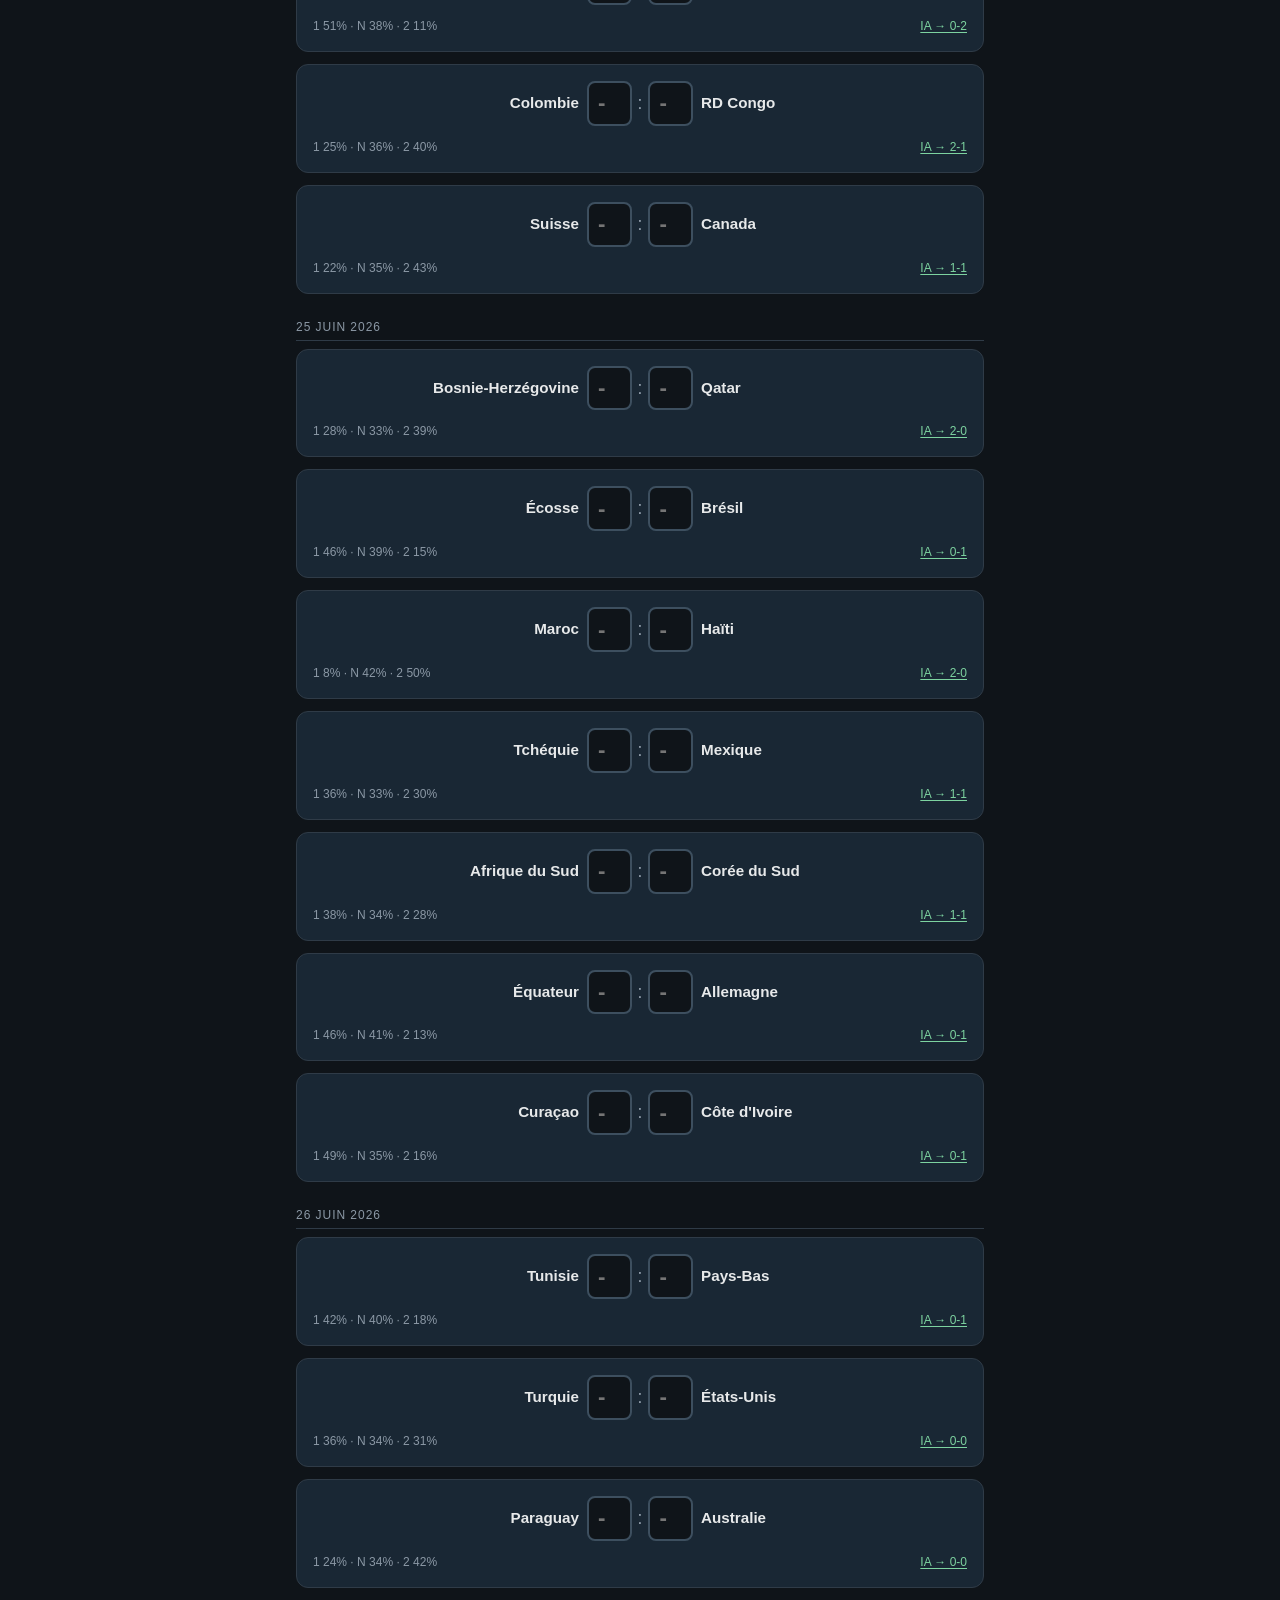
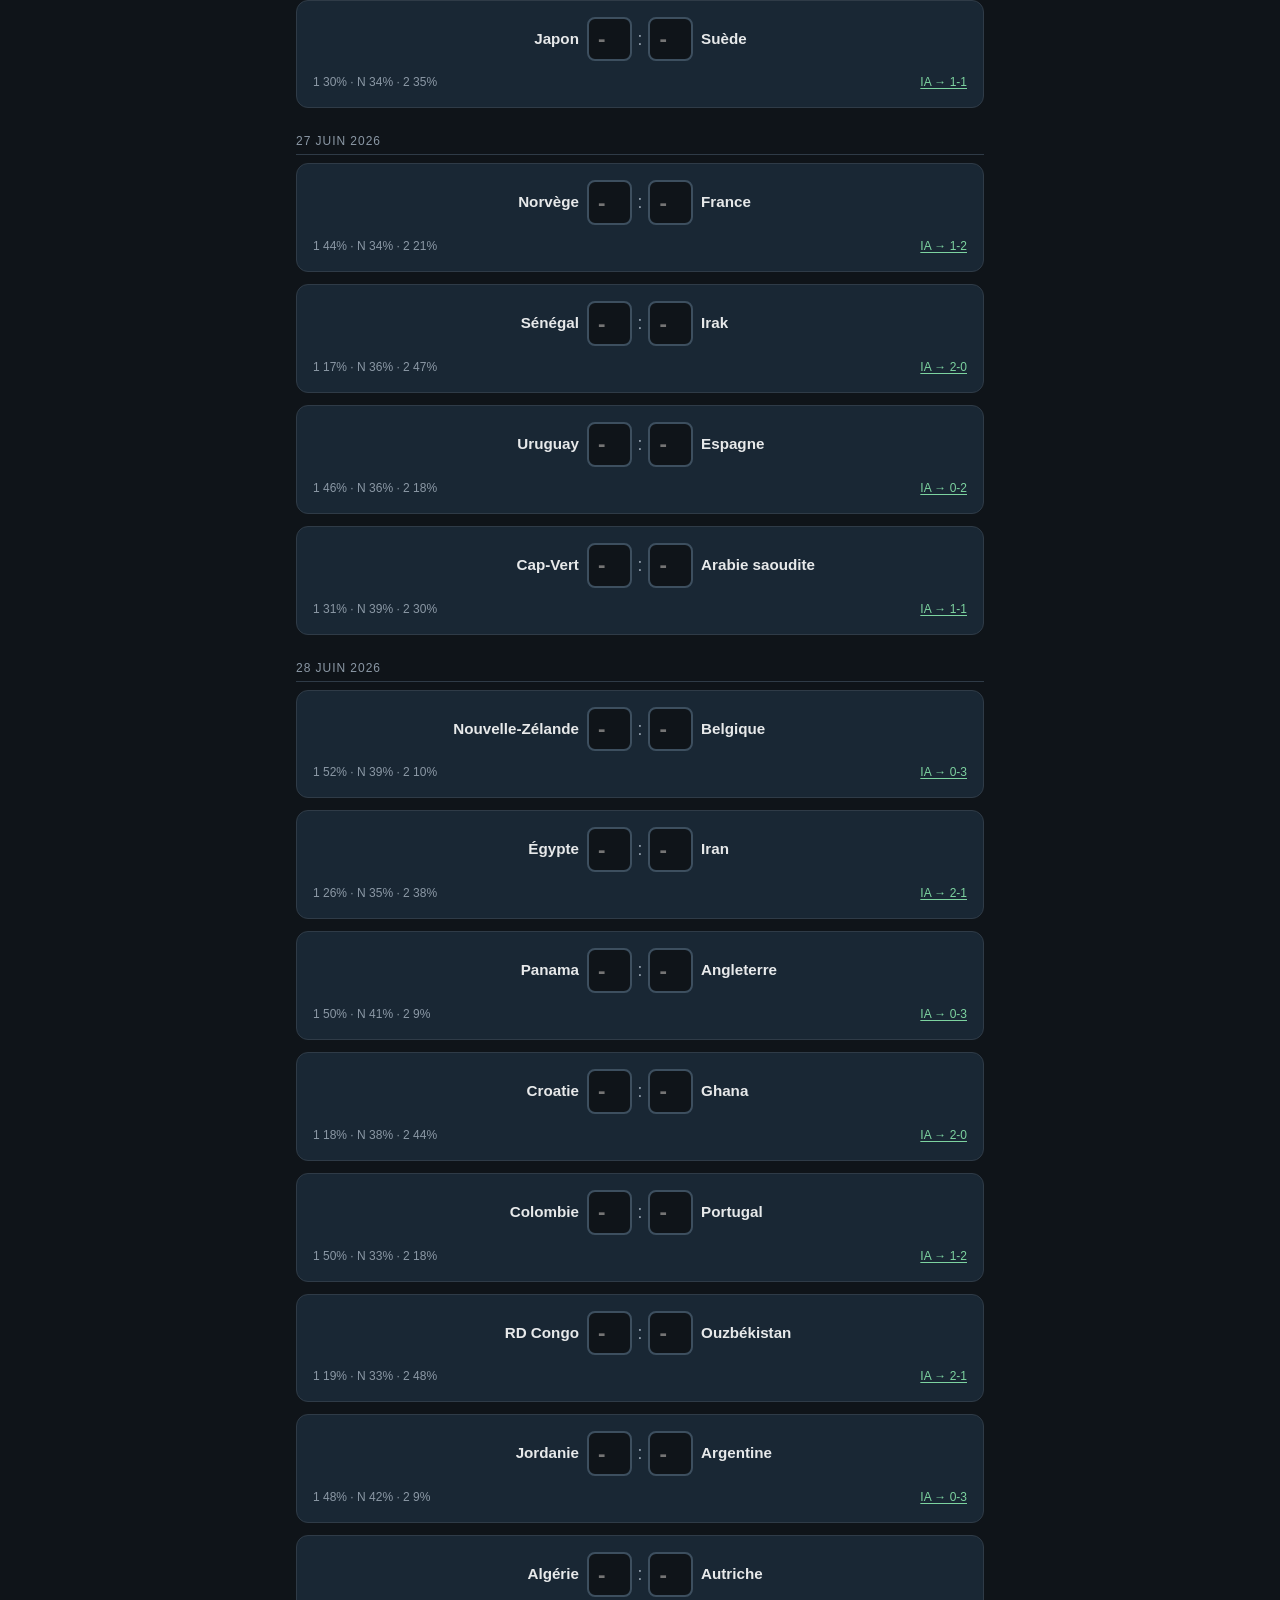
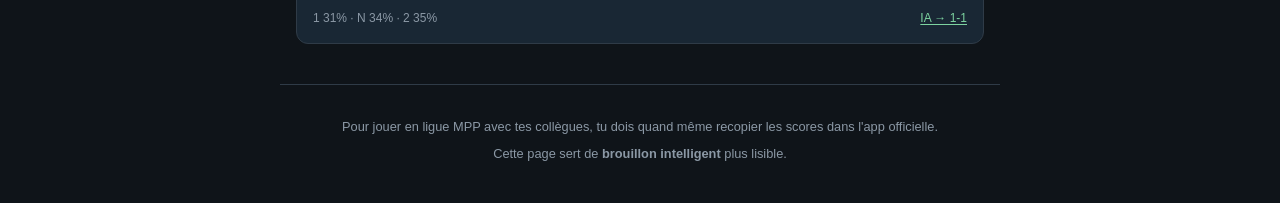
==== commit 69168e4f: "feat: live tracker CDM avec alertes email Compare pronos vs modèle vs Klement après chaque match, li" ====
--- a/web/index.html
+++ b/web/index.html
@@ -11,6 +11,9 @@
     <h1>⚽ Pronos CDM 2026</h1>
     <p class="subtitle">Brouillon intelligent — scores suggérés par l'IA, modifiables avant recopie sur MPP.</p>
     <p class="subtitle" id="updated"></p>
+    <nav class="nav" style="margin-top:0.75rem;font-size:0.85rem;">
+      <a href="tracker.html" style="color:#1d9bf0;text-decoration:none;">📊 Live tracker</a>
+    </nav>
     <div class="stats">
       <span id="progress">0 / 0 remplis</span>
       <button id="btn-fill" type="button">Remplir les suggestions IA</button>
